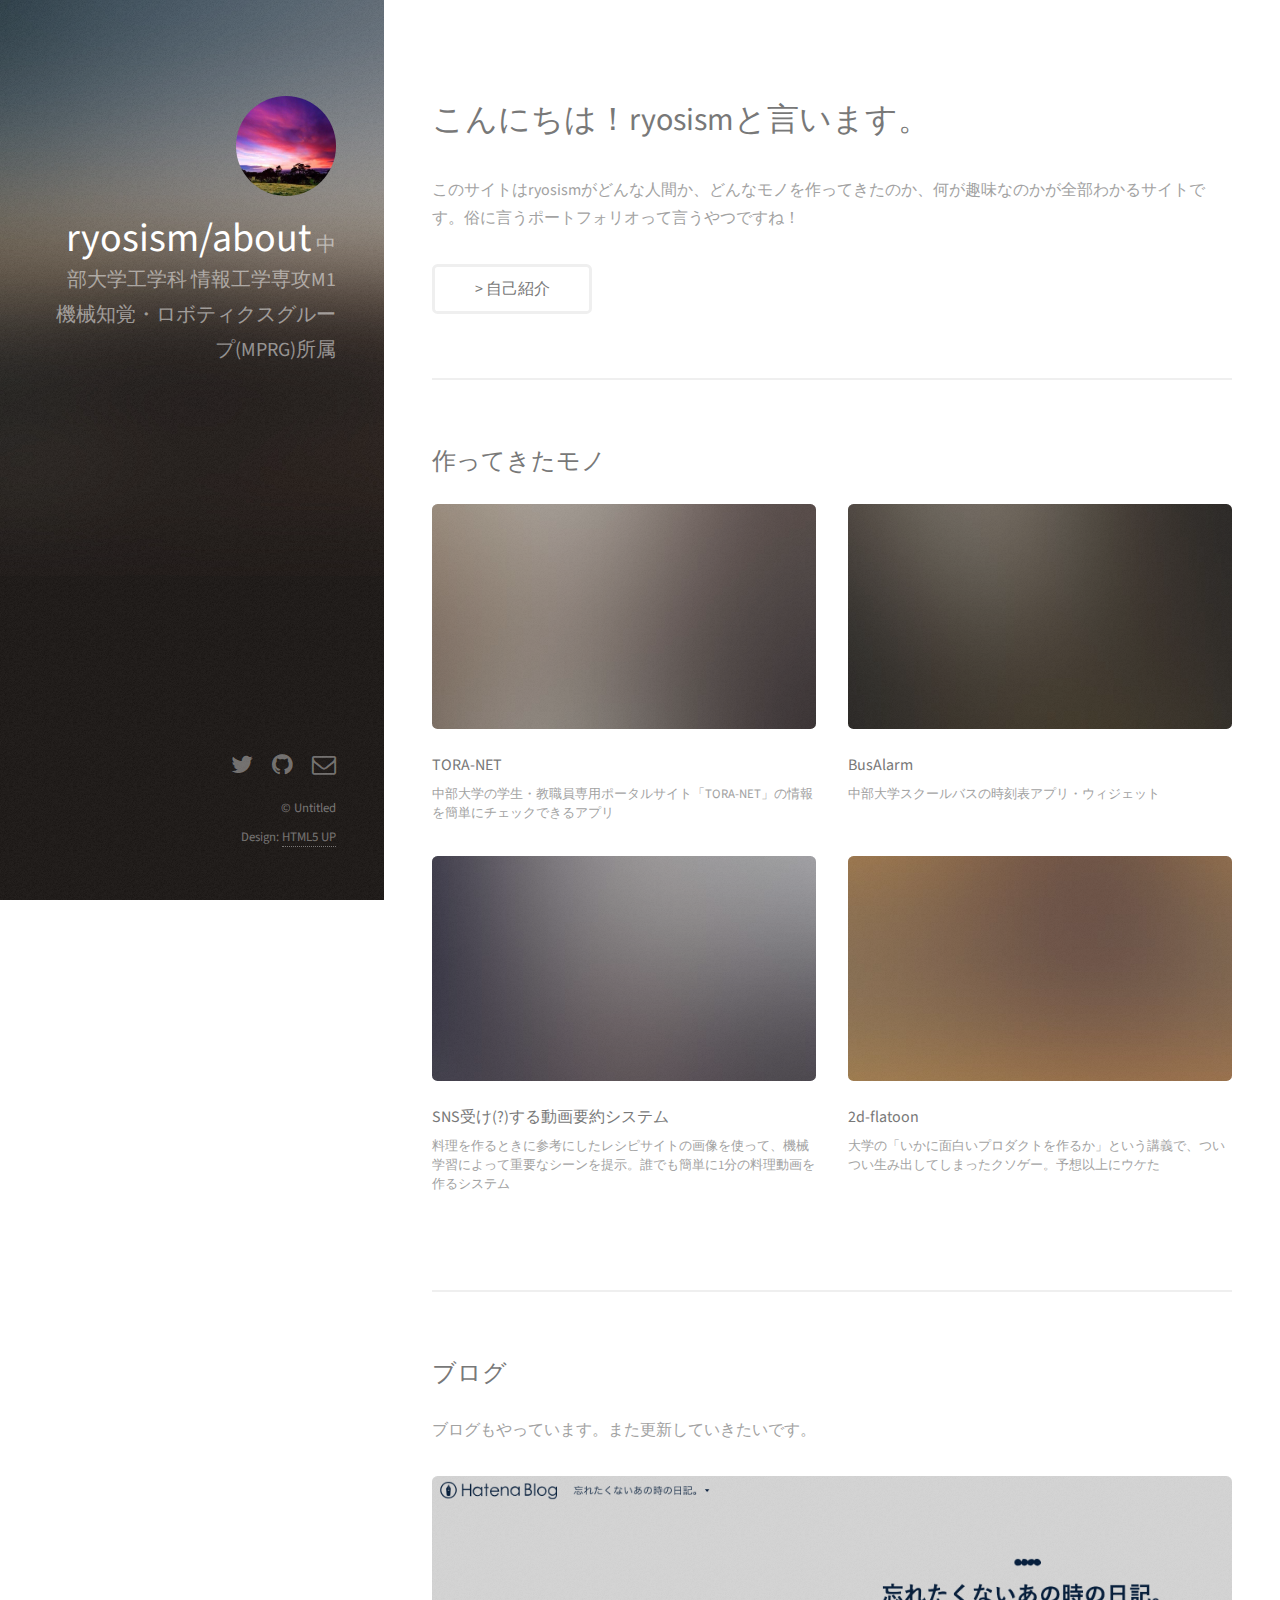
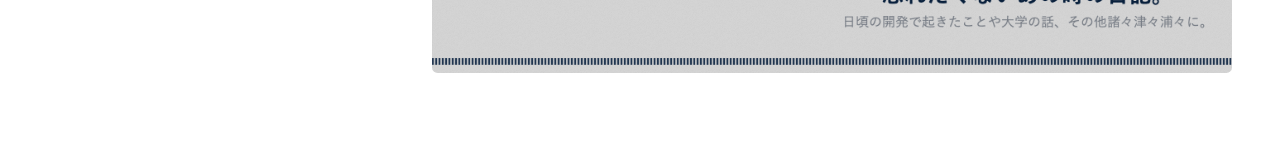
==== docs/index.html @ ad3fc932 "typo" ====
<!DOCTYPE HTML>
<!--
	Strata by HTML5 UP
	html5up.net | @ajlkn
	Free for personal and commercial use under the CCA 3.0 license (html5up.net/license)
-->
<html>
	<head>
		<title>Strata by HTML5 UP</title>
		<meta charset="utf-8" />
		<meta name="viewport" content="width=device-width, initial-scale=1, user-scalable=no" />
		<link rel="stylesheet" href="assets/css/main.css" />
	</head>
	<body class="is-preload">

		<!-- Header -->
			<header id="header">
				<div class="inner">
					<a href="https://twitter.com/ni_san2000" class="image avatar"><img src="images/ni_san2000.jpg" alt="" /></a>
					<h1>
						<strong style="font-size:200%;">ryosism/about</strong><br><br>
						中部大学工学科 情報工学専攻M1<br>
						機械知覚・ロボティクスグループ(MPRG)所属
					</h1>
				</div>
			</header>

		<!-- Main -->
			<div id="main">

				<!-- One -->
					<section id="one">
						<header class="major">
							<h2>
								こんにちは！ryosismと言います。
							</h2>
						</header>
						<p>このサイトはryosismがどんな人間か、どんなモノを作ってきたのか、何が趣味なのかが全部わかるサイトです。俗に言うポートフォリオって言うやつですね！</p>
						<ul class="actions">
							<li><a href="#" class="button"> > 自己紹介</a></li>
						</ul>
					</section>

				<!-- Two -->
					<section id="two">
						<h2>作ってきたモノ</h2>
						<div class="row">
							<article class="col-6 col-12-xsmall work-item">
								<a href="images/fulls/01.jpg" class="image fit thumb"><img src="images/thumbs/01.jpg" alt="" /></a>
								<h3>TORA-NET</h3>
								<p>中部大学の学生・教職員専用ポータルサイト「TORA-NET」の情報を簡単にチェックできるアプリ</p>
							</article>
							<article class="col-6 col-12-xsmall work-item">
								<a href="images/fulls/02.jpg" class="image fit thumb"><img src="images/thumbs/02.jpg" alt="" /></a>
								<h3>BusAlarm</h3>
								<p>中部大学スクールバスの時刻表アプリ・ウィジェット</p>
							</article>
							<article class="col-6 col-12-xsmall work-item">
								<a href="images/fulls/03.jpg" class="image fit thumb"><img src="images/thumbs/03.jpg" alt="" /></a>
								<h3>SNS受け(?)する動画要約システム</h3>
								<p>料理を作るときに参考にしたレシピサイトの画像を使って、機械学習によって重要なシーンを提示。誰でも簡単に1分の料理動画を作るシステム</p>
							</article>
							<article class="col-6 col-12-xsmall work-item">
								<a href="images/fulls/04.jpg" class="image fit thumb"><img src="images/thumbs/04.jpg" alt="" /></a>
								<h3>2d-flatoon</h3>
								<p>大学の「いかに面白いプロダクトを作るか」という講義で、ついつい生み出してしまったクソゲー。予想以上にウケた</p>
							</article>
						</div>
					</section>

					<section id="three">
						<h2>ブログ</h2>
						<p>ブログもやっています。また更新していきたいです。</p>

						<a href="http://niiisan2000.hatenablog.com/">
						<div class="col-12"><span class="image fit thumb"><img src="images/blogs.png" alt="" /></span></div></a>

					</section>

				<!-- Three -->
					<!-- <section id="four">
						<h2>Get In Touch</h2>
						<p>Accumsan pellentesque commodo blandit enim arcu non at amet id arcu magna. Accumsan orci faucibus id eu lorem semper nunc nisi lorem vulputate lorem neque lorem ipsum dolor.</p>
						<div class="row">
							<div class="col-8 col-12-small">
								<form method="post" action="#">
									<div class="row gtr-uniform gtr-50">
										<div class="col-6 col-12-xsmall"><input type="text" name="name" id="name" placeholder="Name" /></div>
										<div class="col-6 col-12-xsmall"><input type="email" name="email" id="email" placeholder="Email" /></div>
										<div class="col-12"><textarea name="message" id="message" placeholder="Message" rows="4"></textarea></div>
									</div>
								</form>
								<ul class="actions">
									<li><input type="submit" value="Send Message" /></li>
								</ul>
							</div>
						</div>
					</section> -->

				<!-- Four -->
				<!--
					<section id="four">
						<h2>Elements</h2>

						<section>
							<h4>Text</h4>
							<p>This is <b>bold</b> and this is <strong>strong</strong>. This is <i>italic</i> and this is <em>emphasized</em>.
							This is <sup>superscript</sup> text and this is <sub>subscript</sub> text.
							This is <u>underlined</u> and this is code: <code>for (;;) { ... }</code>. Finally, <a href="#">this is a link</a>.</p>
							<hr />
							<header>
								<h4>Heading with a Subtitle</h4>
								<p>Lorem ipsum dolor sit amet nullam id egestas urna aliquam</p>
							</header>
							<p>Nunc lacinia ante nunc ac lobortis. Interdum adipiscing gravida odio porttitor sem non mi integer non faucibus ornare mi ut ante amet placerat aliquet. Volutpat eu sed ante lacinia sapien lorem accumsan varius montes viverra nibh in adipiscing blandit tempus accumsan.</p>
							<header>
								<h5>Heading with a Subtitle</h5>
								<p>Lorem ipsum dolor sit amet nullam id egestas urna aliquam</p>
							</header>
							<p>Nunc lacinia ante nunc ac lobortis. Interdum adipiscing gravida odio porttitor sem non mi integer non faucibus ornare mi ut ante amet placerat aliquet. Volutpat eu sed ante lacinia sapien lorem accumsan varius montes viverra nibh in adipiscing blandit tempus accumsan.</p>
							<hr />
							<h2>Heading Level 2</h2>
							<h3>Heading Level 3</h3>
							<h4>Heading Level 4</h4>
							<h5>Heading Level 5</h5>
							<h6>Heading Level 6</h6>
							<hr />
							<h5>Blockquote</h5>
							<blockquote>Fringilla nisl. Donec accumsan interdum nisi, quis tincidunt felis sagittis eget tempus euismod. Vestibulum ante ipsum primis in faucibus vestibulum. Blandit adipiscing eu felis iaculis volutpat ac adipiscing accumsan faucibus. Vestibulum ante ipsum primis in faucibus lorem ipsum dolor sit amet nullam adipiscing eu felis.</blockquote>
							<h5>Preformatted</h5>
							<pre><code>i = 0;

while (!deck.isInOrder()) {
print 'Iteration ' + i;
deck.shuffle();
i++;
}

print 'It took ' + i + ' iterations to sort the deck.';</code></pre>
						</section>

						<section>
							<h4>Lists</h4>
							<div class="row">
								<div class="col-6 col-12-xsmall">
									<h5>Unordered</h5>
									<ul>
										<li>Dolor pulvinar etiam magna etiam.</li>
										<li>Sagittis adipiscing lorem eleifend.</li>
										<li>Felis enim feugiat dolore viverra.</li>
									</ul>
									<h5>Alternate</h5>
									<ul class="alt">
										<li>Dolor pulvinar etiam magna etiam.</li>
										<li>Sagittis adipiscing lorem eleifend.</li>
										<li>Felis enim feugiat dolore viverra.</li>
									</ul>
								</div>
								<div class="col-6 col-12-xsmall">
									<h5>Ordered</h5>
									<ol>
										<li>Dolor pulvinar etiam magna etiam.</li>
										<li>Etiam vel felis at lorem sed viverra.</li>
										<li>Felis enim feugiat dolore viverra.</li>
										<li>Dolor pulvinar etiam magna etiam.</li>
										<li>Etiam vel felis at lorem sed viverra.</li>
										<li>Felis enim feugiat dolore viverra.</li>
									</ol>
									<h5>Icons</h5>
									<ul class="icons">
										<li><a href="#" class="icon fa-twitter"><span class="label">Twitter</span></a></li>
										<li><a href="#" class="icon fa-facebook"><span class="label">Facebook</span></a></li>
										<li><a href="#" class="icon fa-instagram"><span class="label">Instagram</span></a></li>
										<li><a href="#" class="icon fa-github"><span class="label">Github</span></a></li>
										<li><a href="#" class="icon fa-dribbble"><span class="label">Dribbble</span></a></li>
										<li><a href="#" class="icon fa-tumblr"><span class="label">Tumblr</span></a></li>
									</ul>
								</div>
							</div>
							<h5>Actions</h5>
							<ul class="actions">
								<li><a href="#" class="button primary">Default</a></li>
								<li><a href="#" class="button">Default</a></li>
							</ul>
							<ul class="actions small">
								<li><a href="#" class="button primary small">Small</a></li>
								<li><a href="#" class="button small">Small</a></li>
							</ul>
							<div class="row">
								<div class="col-6 col-12-small">
									<ul class="actions stacked">
										<li><a href="#" class="button primary">Default</a></li>
										<li><a href="#" class="button">Default</a></li>
									</ul>
								</div>
								<div class="col-6 col-12-small">
									<ul class="actions stacked">
										<li><a href="#" class="button primary small">Small</a></li>
										<li><a href="#" class="button small">Small</a></li>
									</ul>
								</div>
								<div class="col-6 col-12-small">
									<ul class="actions stacked">
										<li><a href="#" class="button primary fit">Default</a></li>
										<li><a href="#" class="button fit">Default</a></li>
									</ul>
								</div>
								<div class="col-6 col-12-small">
									<ul class="actions stacked">
										<li><a href="#" class="button primary small fit">Small</a></li>
										<li><a href="#" class="button small fit">Small</a></li>
									</ul>
								</div>
							</div>
						</section>

						<section>
							<h4>Table</h4>
							<h5>Default</h5>
							<div class="table-wrapper">
								<table>
									<thead>
										<tr>
											<th>Name</th>
											<th>Description</th>
											<th>Price</th>
										</tr>
									</thead>
									<tbody>
										<tr>
											<td>Item One</td>
											<td>Ante turpis integer aliquet porttitor.</td>
											<td>29.99</td>
										</tr>
										<tr>
											<td>Item Two</td>
											<td>Vis ac commodo adipiscing arcu aliquet.</td>
											<td>19.99</td>
										</tr>
										<tr>
											<td>Item Three</td>
											<td> Morbi faucibus arcu accumsan lorem.</td>
											<td>29.99</td>
										</tr>
										<tr>
											<td>Item Four</td>
											<td>Vitae integer tempus condimentum.</td>
											<td>19.99</td>
										</tr>
										<tr>
											<td>Item Five</td>
											<td>Ante turpis integer aliquet porttitor.</td>
											<td>29.99</td>
										</tr>
									</tbody>
									<tfoot>
										<tr>
											<td colspan="2"></td>
											<td>100.00</td>
										</tr>
									</tfoot>
								</table>
							</div>

							<h5>Alternate</h5>
							<div class="table-wrapper">
								<table class="alt">
									<thead>
										<tr>
											<th>Name</th>
											<th>Description</th>
											<th>Price</th>
										</tr>
									</thead>
									<tbody>
										<tr>
											<td>Item One</td>
											<td>Ante turpis integer aliquet porttitor.</td>
											<td>29.99</td>
										</tr>
										<tr>
											<td>Item Two</td>
											<td>Vis ac commodo adipiscing arcu aliquet.</td>
											<td>19.99</td>
										</tr>
										<tr>
											<td>Item Three</td>
											<td> Morbi faucibus arcu accumsan lorem.</td>
											<td>29.99</td>
										</tr>
										<tr>
											<td>Item Four</td>
											<td>Vitae integer tempus condimentum.</td>
											<td>19.99</td>
										</tr>
										<tr>
											<td>Item Five</td>
											<td>Ante turpis integer aliquet porttitor.</td>
											<td>29.99</td>
										</tr>
									</tbody>
									<tfoot>
										<tr>
											<td colspan="2"></td>
											<td>100.00</td>
										</tr>
									</tfoot>
								</table>
							</div>
						</section>

						<section>
							<h4>Buttons</h4>
							<ul class="actions">
								<li><a href="#" class="button primary">Primary</a></li>
								<li><a href="#" class="button">Default</a></li>
							</ul>
							<ul class="actions">
								<li><a href="#" class="button large">Large</a></li>
								<li><a href="#" class="button">Default</a></li>
								<li><a href="#" class="button small">Small</a></li>
							</ul>
							<ul class="actions fit">
								<li><a href="#" class="button primary fit">Fit</a></li>
								<li><a href="#" class="button fit">Fit</a></li>
							</ul>
							<ul class="actions fit small">
								<li><a href="#" class="button primary fit small">Fit + Small</a></li>
								<li><a href="#" class="button fit small">Fit + Small</a></li>
							</ul>
							<ul class="actions">
								<li><a href="#" class="button primary icon fa-download">Icon</a></li>
								<li><a href="#" class="button icon fa-download">Icon</a></li>
							</ul>
							<ul class="actions">
								<li><span class="button primary disabled">Primary</span></li>
								<li><span class="button disabled">Default</span></li>
							</ul>
						</section>

						<section>
							<h4>Form</h4>
							<form method="post" action="#">
								<div class="row gtr-uniform gtr-50">
									<div class="col-6 col-12-xsmall">
										<input type="text" name="demo-name" id="demo-name" value="" placeholder="Name" />
									</div>
									<div class="col-6 col-12-xsmall">
										<input type="email" name="demo-email" id="demo-email" value="" placeholder="Email" />
									</div>
									<div class="col-12">
										<select name="demo-category" id="demo-category">
											<option value="">- Category -</option>
											<option value="1">Manufacturing</option>
											<option value="1">Shipping</option>
											<option value="1">Administration</option>
											<option value="1">Human Resources</option>
										</select>
									</div>
									<div class="col-4 col-12-small">
										<input type="radio" id="demo-priority-low" name="demo-priority" checked>
										<label for="demo-priority-low">Low Priority</label>
									</div>
									<div class="col-4 col-12-small">
										<input type="radio" id="demo-priority-normal" name="demo-priority">
										<label for="demo-priority-normal">Normal Priority</label>
									</div>
									<div class="col-4 col-12-small">
										<input type="radio" id="demo-priority-high" name="demo-priority">
										<label for="demo-priority-high">High Priority</label>
									</div>
									<div class="col-6 col-12-small">
										<input type="checkbox" id="demo-copy" name="demo-copy">
										<label for="demo-copy">Email me a copy of this message</label>
									</div>
									<div class="col-6 col-12-small">
										<input type="checkbox" id="demo-human" name="demo-human" checked>
										<label for="demo-human">I am a human and not a robot</label>
									</div>
									<div class="col-12">
										<textarea name="demo-message" id="demo-message" placeholder="Enter your message" rows="6"></textarea>
									</div>
									<div class="col-12">
										<ul class="actions">
											<li><input type="submit" value="Send Message" class="primary" /></li>
											<li><input type="reset" value="Reset" /></li>
										</ul>
									</div>
								</div>
							</form>
						</section>

						<section>
							<h4>Image</h4>
							<h5>Fit</h5>
							<div class="box alt">
								<div class="row gtr-50 gtr-uniform">
									<div class="col-12"><span class="image fit"><img src="images/fulls/05.jpg" alt="" /></span></div>
									<div class="col-4"><span class="image fit"><img src="images/thumbs/01.jpg" alt="" /></span></div>
									<div class="col-4"><span class="image fit"><img src="images/thumbs/02.jpg" alt="" /></span></div>
									<div class="col-4"><span class="image fit"><img src="images/thumbs/03.jpg" alt="" /></span></div>
									<div class="col-4"><span class="image fit"><img src="images/thumbs/04.jpg" alt="" /></span></div>
									<div class="col-4"><span class="image fit"><img src="images/thumbs/05.jpg" alt="" /></span></div>
									<div class="col-4"><span class="image fit"><img src="images/thumbs/06.jpg" alt="" /></span></div>
									<div class="col-4"><span class="image fit"><img src="images/thumbs/03.jpg" alt="" /></span></div>
									<div class="col-4"><span class="image fit"><img src="images/thumbs/02.jpg" alt="" /></span></div>
									<div class="col-4"><span class="image fit"><img src="images/thumbs/01.jpg" alt="" /></span></div>
								</div>
							</div>
							<h5>Left &amp; Right</h5>
							<p><span class="image left"><img src="images/avatar.jpg" alt="" /></span>Fringilla nisl. Donec accumsan interdum nisi, quis tincidunt felis sagittis eget. tempus euismod. Vestibulum ante ipsum primis in faucibus vestibulum. Blandit adipiscing eu felis iaculis volutpat ac adipiscing accumsan eu faucibus. Integer ac pellentesque praesent tincidunt felis sagittis eget. tempus euismod. Vestibulum ante ipsum primis in faucibus vestibulum. Blandit adipiscing eu felis iaculis volutpat ac adipiscing accumsan eu faucibus. Integer ac pellentesque praesent. Donec accumsan interdum nisi, quis tincidunt felis sagittis eget. tempus euismod. Vestibulum ante ipsum primis in faucibus vestibulum. Blandit adipiscing eu felis iaculis volutpat ac adipiscing accumsan eu faucibus. Integer ac pellentesque praesent tincidunt felis sagittis eget. tempus euismod. Vestibulum ante ipsum primis in faucibus vestibulum. Blandit adipiscing eu felis iaculis volutpat ac adipiscing accumsan eu faucibus. Integer ac pellentesque praesent.</p>
							<p><span class="image right"><img src="images/avatar.jpg" alt="" /></span>Fringilla nisl. Donec accumsan interdum nisi, quis tincidunt felis sagittis eget. tempus euismod. Vestibulum ante ipsum primis in faucibus vestibulum. Blandit adipiscing eu felis iaculis volutpat ac adipiscing accumsan eu faucibus. Integer ac pellentesque praesent tincidunt felis sagittis eget. tempus euismod. Vestibulum ante ipsum primis in faucibus vestibulum. Blandit adipiscing eu felis iaculis volutpat ac adipiscing accumsan eu faucibus. Integer ac pellentesque praesent. Donec accumsan interdum nisi, quis tincidunt felis sagittis eget. tempus euismod. Vestibulum ante ipsum primis in faucibus vestibulum. Blandit adipiscing eu felis iaculis volutpat ac adipiscing accumsan eu faucibus. Integer ac pellentesque praesent tincidunt felis sagittis eget. tempus euismod. Vestibulum ante ipsum primis in faucibus vestibulum. Blandit adipiscing eu felis iaculis volutpat ac adipiscing accumsan eu faucibus. Integer ac pellentesque praesent.</p>
						</section>

					</section>
				-->

			</div>

		<!-- Footer -->
			<footer id="footer">
				<div class="inner">
					<ul class="icons">
						<li><a href="https://twitter.com/ni_san2000" class="icon fa-twitter"><span class="label">Twitter</span></a></li>
						<li><a href="https://github.com/ryosism" class="icon fa-github"><span class="label">Github</span></a></li>
						<li><a href="mailto:ryos@mprg.cs.chubu.ac.jp" class="icon fa-envelope-o"><span class="label">Email</span></a></li>
					</ul>
					<ul class="copyright">
						<li>&copy; Untitled</li><li>Design: <a href="http://html5up.net">HTML5 UP</a></li>
					</ul>
				</div>
			</footer>

		<!-- Scripts -->
			<script src="assets/js/jquery.min.js"></script>
			<script src="assets/js/jquery.poptrox.min.js"></script>
			<script src="assets/js/browser.min.js"></script>
			<script src="assets/js/breakpoints.min.js"></script>
			<script src="assets/js/util.js"></script>
			<script src="assets/js/main.js"></script>

	</body>
</html>
---- docs/assets/css/main.css ----
@import url("font-awesome.min.css");
@import url("https://fonts.googleapis.com/css?family=Source+Sans+Pro:400,400italic");

/*
	Strata by HTML5 UP
	html5up.net | @ajlkn
	Free for personal and commercial use under the CCA 3.0 license (html5up.net/license)
*/

html, body, div, span, applet, object,
iframe, h1, h2, h3, h4, h5, h6, p, blockquote,
pre, a, abbr, acronym, address, big, cite,
code, del, dfn, em, img, ins, kbd, q, s, samp,
small, strike, strong, sub, sup, tt, var, b,
u, i, center, dl, dt, dd, ol, ul, li, fieldset,
form, label, legend, table, caption, tbody,
tfoot, thead, tr, th, td, article, aside,
canvas, details, embed, figure, figcaption,
footer, header, hgroup, menu, nav, output, ruby,
section, summary, time, mark, audio, video {
	margin: 0;
	padding: 0;
	border: 0;
	font-size: 100%;
	font: inherit;
	vertical-align: baseline;}

article, aside, details, figcaption, figure,
footer, header, hgroup, menu, nav, section {
	display: block;}

body {
	line-height: 1;
}

ol, ul {
	list-style: none;
}

blockquote, q {
	quotes: none;
}

	blockquote:before, blockquote:after, q:before, q:after {
		content: '';
		content: none;
	}

table {
	border-collapse: collapse;
	border-spacing: 0;
}

body {
	-webkit-text-size-adjust: none;
}

mark {
	background-color: transparent;
	color: inherit;
}

input::-moz-focus-inner {
	border: 0;
	padding: 0;
}

input, select, textarea {
	-moz-appearance: none;
	-webkit-appearance: none;
	-ms-appearance: none;
	appearance: none;
}

/* Basic */

	html {
		box-sizing: border-box;
	}

	*, *:before, *:after {
		box-sizing: inherit;
	}

	body {
		background: #fff;
	}

		body.is-preload *, body.is-preload *:before, body.is-preload *:after {
			-moz-animation: none !important;
			-webkit-animation: none !important;
			-ms-animation: none !important;
			animation: none !important;
			-moz-transition: none !important;
			-webkit-transition: none !important;
			-ms-transition: none !important;
			transition: none !important;
		}

	body, input, select, textarea {
		color: #a2a2a2;
		font-family: "Source Sans Pro", Helvetica, sans-serif;
		font-size: 16pt;
		font-weight: 400;
		line-height: 1.75em;
	}

	a {
		-moz-transition: color 0.2s ease-in-out, border-color 0.2s ease-in-out;
		-webkit-transition: color 0.2s ease-in-out, border-color 0.2s ease-in-out;
		-ms-transition: color 0.2s ease-in-out, border-color 0.2s ease-in-out;
		transition: color 0.2s ease-in-out, border-color 0.2s ease-in-out;
		border-bottom: dotted 1px;
		color: #49bf9d;
		text-decoration: none;
	}

		a:hover {
			border-bottom-color: transparent;
			color: #49bf9d !important;
			text-decoration: none;
		}

	strong, b {
		color: #787878;
		font-weight: 400;
	}

	em, i {
		font-style: italic;
	}

	p {
		margin: 0 0 2em 0;
	}

	h1, h2, h3, h4, h5, h6 {
		color: #787878;
		font-weight: 400;
		line-height: 1em;
		margin: 0 0 1em 0;
	}

		h1 a, h2 a, h3 a, h4 a, h5 a, h6 a {
			color: inherit;
			text-decoration: none;
		}

	h1 {
		font-size: 2em;
		line-height: 1.5em;
	}

	h2 {
		font-size: 1.5em;
		line-height: 1.5em;
	}

	h3 {
		font-size: 1.25em;
		line-height: 1.5em;
	}

	h4 {
		font-size: 1.1em;
		line-height: 1.5em;
	}

	h5 {
		font-size: 0.9em;
		line-height: 1.5em;
	}

	h6 {
		font-size: 0.7em;
		line-height: 1.5em;
	}

	sub {
		font-size: 0.8em;
		position: relative;
		top: 0.5em;
	}

	sup {
		font-size: 0.8em;
		position: relative;
		top: -0.5em;
	}

	hr {
		border: 0;
		border-bottom: solid 2px #efefef;
		margin: 2em 0;
	}

		hr.major {
			margin: 3em 0;
		}

	blockquote {
		border-left: solid 6px #efefef;
		font-style: italic;
		margin: 0 0 2em 0;
		padding: 0.5em 0 0.5em 1.5em;
	}

	code {
		background: #f7f7f7;
		border-radius: 0.35em;
		border: solid 2px #efefef;
		font-family: "Courier New", monospace;
		font-size: 0.9em;
		margin: 0 0.25em;
		padding: 0.25em 0.65em;
	}

	pre {
		-webkit-overflow-scrolling: touch;
		font-family: "Courier New", monospace;
		font-size: 0.9em;
		margin: 0 0 2em 0;
	}

		pre code {
			display: block;
			line-height: 1.75em;
			padding: 1em 1.5em;
			overflow-x: auto;
		}

	.align-left {
		text-align: left;
	}

	.align-center {
		text-align: center;
	}

	.align-right {
		text-align: right;
	}

/* Container */

	.container {
		margin: 0 auto;
		max-width: calc(100% - 4em);
		width: 100%;
	}

		.container.xsmall {
			width: 25%;
		}

		.container.small {
			width: 50%;
		}

		.container.medium {
			width: 75%;
		}

		.container.large {
			width: 125%;
		}

		.container.xlarge {
			width: 150%;
		}

		.container.max {
			width: 100%;
		}

		@media screen and (max-width: 980px) {

			.container {
				width: 100% !important;
				max-width: 100% !important;
			}

		}

		@media screen and (max-width: 480px) {

			.container {
				max-width: calc(100% - 3em);
			}

		}

/* Row */

	.row {
		display: flex;
		flex-wrap: wrap;
		box-sizing: border-box;
		align-items: stretch;
	}

		.row > * {
			box-sizing: border-box;
		}

		.row.gtr-uniform > * > :last-child {
			margin-bottom: 0;
		}

		.row.aln-left {
			justify-content: flex-start;
		}

		.row.aln-center {
			justify-content: center;
		}

		.row.aln-right {
			justify-content: flex-end;
		}

		.row.aln-top {
			align-items: flex-start;
		}

		.row.aln-middle {
			align-items: center;
		}

		.row.aln-bottom {
			align-items: flex-end;
		}

		.row > .imp {
			order: -1;
		}

		.row > .col-1 {
			width: 8.3333333333%;
		}

		.row > .off-1 {
			margin-left: 8.3333333333%;
		}

		.row > .col-2 {
			width: 16.6666666667%;
		}

		.row > .off-2 {
			margin-left: 16.6666666667%;
		}

		.row > .col-3 {
			width: 25%;
		}

		.row > .off-3 {
			margin-left: 25%;
		}

		.row > .col-4 {
			width: 33.3333333333%;
		}

		.row > .off-4 {
			margin-left: 33.3333333333%;
		}

		.row > .col-5 {
			width: 41.6666666667%;
		}

		.row > .off-5 {
			margin-left: 41.6666666667%;
		}

		.row > .col-6 {
			width: 50%;
		}

		.row > .off-6 {
			margin-left: 50%;
		}

		.row > .col-7 {
			width: 58.3333333333%;
		}

		.row > .off-7 {
			margin-left: 58.3333333333%;
		}

		.row > .col-8 {
			width: 66.6666666667%;
		}

		.row > .off-8 {
			margin-left: 66.6666666667%;
		}

		.row > .col-9 {
			width: 75%;
		}

		.row > .off-9 {
			margin-left: 75%;
		}

		.row > .col-10 {
			width: 83.3333333333%;
		}

		.row > .off-10 {
			margin-left: 83.3333333333%;
		}

		.row > .col-11 {
			width: 91.6666666667%;
		}

		.row > .off-11 {
			margin-left: 91.6666666667%;
		}

		.row > .col-12 {
			width: 100%;
		}

		.row > .off-12 {
			margin-left: 100%;
		}

		.row.gtr-0 {
			margin-top: 0;
			margin-left: 0em;
		}

			.row.gtr-0 > * {
				padding: 0 0 0 0em;
			}

			.row.gtr-0.gtr-uniform {
				margin-top: 0em;
			}

				.row.gtr-0.gtr-uniform > * {
					padding-top: 0em;
				}

		.row.gtr-25 {
			margin-top: 0;
			margin-left: -0.625em;
		}

			.row.gtr-25 > * {
				padding: 0 0 0 0.625em;
			}

			.row.gtr-25.gtr-uniform {
				margin-top: -0.625em;
			}

				.row.gtr-25.gtr-uniform > * {
					padding-top: 0.625em;
				}

		.row.gtr-50 {
			margin-top: 0;
			margin-left: -1.25em;
		}

			.row.gtr-50 > * {
				padding: 0 0 0 1.25em;
			}

			.row.gtr-50.gtr-uniform {
				margin-top: -1.25em;
			}

				.row.gtr-50.gtr-uniform > * {
					padding-top: 1.25em;
				}

		.row {
			margin-top: 0;
			margin-left: -2.5em;
		}

			.row > * {
				padding: 0 0 0 2.5em;
			}

			.row.gtr-uniform {
				margin-top: -2.5em;
			}

				.row.gtr-uniform > * {
					padding-top: 2.5em;
				}

		.row.gtr-150 {
			margin-top: 0;
			margin-left: -3.75em;
		}

			.row.gtr-150 > * {
				padding: 0 0 0 3.75em;
			}

			.row.gtr-150.gtr-uniform {
				margin-top: -3.75em;
			}

				.row.gtr-150.gtr-uniform > * {
					padding-top: 3.75em;
				}

		.row.gtr-200 {
			margin-top: 0;
			margin-left: -5em;
		}

			.row.gtr-200 > * {
				padding: 0 0 0 5em;
			}

			.row.gtr-200.gtr-uniform {
				margin-top: -5em;
			}

				.row.gtr-200.gtr-uniform > * {
					padding-top: 5em;
				}

		@media screen and (max-width: 1800px) {

			.row {
				display: flex;
				flex-wrap: wrap;
				box-sizing: border-box;
				align-items: stretch;
			}

				.row > * {
					box-sizing: border-box;
				}

				.row.gtr-uniform > * > :last-child {
					margin-bottom: 0;
				}

				.row.aln-left {
					justify-content: flex-start;
				}

				.row.aln-center {
					justify-content: center;
				}

				.row.aln-right {
					justify-content: flex-end;
				}

				.row.aln-top {
					align-items: flex-start;
				}

				.row.aln-middle {
					align-items: center;
				}

				.row.aln-bottom {
					align-items: flex-end;
				}

				.row > .imp-xlarge {
					order: -1;
				}

				.row > .col-1-xlarge {
					width: 8.3333333333%;
				}

				.row > .off-1-xlarge {
					margin-left: 8.3333333333%;
				}

				.row > .col-2-xlarge {
					width: 16.6666666667%;
				}

				.row > .off-2-xlarge {
					margin-left: 16.6666666667%;
				}

				.row > .col-3-xlarge {
					width: 25%;
				}

				.row > .off-3-xlarge {
					margin-left: 25%;
				}

				.row > .col-4-xlarge {
					width: 33.3333333333%;
				}

				.row > .off-4-xlarge {
					margin-left: 33.3333333333%;
				}

				.row > .col-5-xlarge {
					width: 41.6666666667%;
				}

				.row > .off-5-xlarge {
					margin-left: 41.6666666667%;
				}

				.row > .col-6-xlarge {
					width: 50%;
				}

				.row > .off-6-xlarge {
					margin-left: 50%;
				}

				.row > .col-7-xlarge {
					width: 58.3333333333%;
				}

				.row > .off-7-xlarge {
					margin-left: 58.3333333333%;
				}

				.row > .col-8-xlarge {
					width: 66.6666666667%;
				}

				.row > .off-8-xlarge {
					margin-left: 66.6666666667%;
				}

				.row > .col-9-xlarge {
					width: 75%;
				}

				.row > .off-9-xlarge {
					margin-left: 75%;
				}

				.row > .col-10-xlarge {
					width: 83.3333333333%;
				}

				.row > .off-10-xlarge {
					margin-left: 83.3333333333%;
				}

				.row > .col-11-xlarge {
					width: 91.6666666667%;
				}

				.row > .off-11-xlarge {
					margin-left: 91.6666666667%;
				}

				.row > .col-12-xlarge {
					width: 100%;
				}

				.row > .off-12-xlarge {
					margin-left: 100%;
				}

				.row.gtr-0 {
					margin-top: 0;
					margin-left: 0em;
				}

					.row.gtr-0 > * {
						padding: 0 0 0 0em;
					}

					.row.gtr-0.gtr-uniform {
						margin-top: 0em;
					}

						.row.gtr-0.gtr-uniform > * {
							padding-top: 0em;
						}

				.row.gtr-25 {
					margin-top: 0;
					margin-left: -0.625em;
				}

					.row.gtr-25 > * {
						padding: 0 0 0 0.625em;
					}

					.row.gtr-25.gtr-uniform {
						margin-top: -0.625em;
					}

						.row.gtr-25.gtr-uniform > * {
							padding-top: 0.625em;
						}

				.row.gtr-50 {
					margin-top: 0;
					margin-left: -1.25em;
				}

					.row.gtr-50 > * {
						padding: 0 0 0 1.25em;
					}

					.row.gtr-50.gtr-uniform {
						margin-top: -1.25em;
					}

						.row.gtr-50.gtr-uniform > * {
							padding-top: 1.25em;
						}

				.row {
					margin-top: 0;
					margin-left: -2.5em;
				}

					.row > * {
						padding: 0 0 0 2.5em;
					}

					.row.gtr-uniform {
						margin-top: -2.5em;
					}

						.row.gtr-uniform > * {
							padding-top: 2.5em;
						}

				.row.gtr-150 {
					margin-top: 0;
					margin-left: -3.75em;
				}

					.row.gtr-150 > * {
						padding: 0 0 0 3.75em;
					}

					.row.gtr-150.gtr-uniform {
						margin-top: -3.75em;
					}

						.row.gtr-150.gtr-uniform > * {
							padding-top: 3.75em;
						}

				.row.gtr-200 {
					margin-top: 0;
					margin-left: -5em;
				}

					.row.gtr-200 > * {
						padding: 0 0 0 5em;
					}

					.row.gtr-200.gtr-uniform {
						margin-top: -5em;
					}

						.row.gtr-200.gtr-uniform > * {
							padding-top: 5em;
						}

		}

		@media screen and (max-width: 1280px) {

			.row {
				display: flex;
				flex-wrap: wrap;
				box-sizing: border-box;
				align-items: stretch;
			}

				.row > * {
					box-sizing: border-box;
				}

				.row.gtr-uniform > * > :last-child {
					margin-bottom: 0;
				}

				.row.aln-left {
					justify-content: flex-start;
				}

				.row.aln-center {
					justify-content: center;
				}

				.row.aln-right {
					justify-content: flex-end;
				}

				.row.aln-top {
					align-items: flex-start;
				}

				.row.aln-middle {
					align-items: center;
				}

				.row.aln-bottom {
					align-items: flex-end;
				}

				.row > .imp-large {
					order: -1;
				}

				.row > .col-1-large {
					width: 8.3333333333%;
				}

				.row > .off-1-large {
					margin-left: 8.3333333333%;
				}

				.row > .col-2-large {
					width: 16.6666666667%;
				}

				.row > .off-2-large {
					margin-left: 16.6666666667%;
				}

				.row > .col-3-large {
					width: 25%;
				}

				.row > .off-3-large {
					margin-left: 25%;
				}

				.row > .col-4-large {
					width: 33.3333333333%;
				}

				.row > .off-4-large {
					margin-left: 33.3333333333%;
				}

				.row > .col-5-large {
					width: 41.6666666667%;
				}

				.row > .off-5-large {
					margin-left: 41.6666666667%;
				}

				.row > .col-6-large {
					width: 50%;
				}

				.row > .off-6-large {
					margin-left: 50%;
				}

				.row > .col-7-large {
					width: 58.3333333333%;
				}

				.row > .off-7-large {
					margin-left: 58.3333333333%;
				}

				.row > .col-8-large {
					width: 66.6666666667%;
				}

				.row > .off-8-large {
					margin-left: 66.6666666667%;
				}

				.row > .col-9-large {
					width: 75%;
				}

				.row > .off-9-large {
					margin-left: 75%;
				}

				.row > .col-10-large {
					width: 83.3333333333%;
				}

				.row > .off-10-large {
					margin-left: 83.3333333333%;
				}

				.row > .col-11-large {
					width: 91.6666666667%;
				}

				.row > .off-11-large {
					margin-left: 91.6666666667%;
				}

				.row > .col-12-large {
					width: 100%;
				}

				.row > .off-12-large {
					margin-left: 100%;
				}

				.row.gtr-0 {
					margin-top: 0;
					margin-left: 0em;
				}

					.row.gtr-0 > * {
						padding: 0 0 0 0em;
					}

					.row.gtr-0.gtr-uniform {
						margin-top: 0em;
					}

						.row.gtr-0.gtr-uniform > * {
							padding-top: 0em;
						}

				.row.gtr-25 {
					margin-top: 0;
					margin-left: -0.5em;
				}

					.row.gtr-25 > * {
						padding: 0 0 0 0.5em;
					}

					.row.gtr-25.gtr-uniform {
						margin-top: -0.5em;
					}

						.row.gtr-25.gtr-uniform > * {
							padding-top: 0.5em;
						}

				.row.gtr-50 {
					margin-top: 0;
					margin-left: -1em;
				}

					.row.gtr-50 > * {
						padding: 0 0 0 1em;
					}

					.row.gtr-50.gtr-uniform {
						margin-top: -1em;
					}

						.row.gtr-50.gtr-uniform > * {
							padding-top: 1em;
						}

				.row {
					margin-top: 0;
					margin-left: -2em;
				}

					.row > * {
						padding: 0 0 0 2em;
					}

					.row.gtr-uniform {
						margin-top: -2em;
					}

						.row.gtr-uniform > * {
							padding-top: 2em;
						}

				.row.gtr-150 {
					margin-top: 0;
					margin-left: -3em;
				}

					.row.gtr-150 > * {
						padding: 0 0 0 3em;
					}

					.row.gtr-150.gtr-uniform {
						margin-top: -3em;
					}

						.row.gtr-150.gtr-uniform > * {
							padding-top: 3em;
						}

				.row.gtr-200 {
					margin-top: 0;
					margin-left: -4em;
				}

					.row.gtr-200 > * {
						padding: 0 0 0 4em;
					}

					.row.gtr-200.gtr-uniform {
						margin-top: -4em;
					}

						.row.gtr-200.gtr-uniform > * {
							padding-top: 4em;
						}

		}

		@media screen and (max-width: 980px) {

			.row {
				display: flex;
				flex-wrap: wrap;
				box-sizing: border-box;
				align-items: stretch;
			}

				.row > * {
					box-sizing: border-box;
				}

				.row.gtr-uniform > * > :last-child {
					margin-bottom: 0;
				}

				.row.aln-left {
					justify-content: flex-start;
				}

				.row.aln-center {
					justify-content: center;
				}

				.row.aln-right {
					justify-content: flex-end;
				}

				.row.aln-top {
					align-items: flex-start;
				}

				.row.aln-middle {
					align-items: center;
				}

				.row.aln-bottom {
					align-items: flex-end;
				}

				.row > .imp-medium {
					order: -1;
				}

				.row > .col-1-medium {
					width: 8.3333333333%;
				}

				.row > .off-1-medium {
					margin-left: 8.3333333333%;
				}

				.row > .col-2-medium {
					width: 16.6666666667%;
				}

				.row > .off-2-medium {
					margin-left: 16.6666666667%;
				}

				.row > .col-3-medium {
					width: 25%;
				}

				.row > .off-3-medium {
					margin-left: 25%;
				}

				.row > .col-4-medium {
					width: 33.3333333333%;
				}

				.row > .off-4-medium {
					margin-left: 33.3333333333%;
				}

				.row > .col-5-medium {
					width: 41.6666666667%;
				}

				.row > .off-5-medium {
					margin-left: 41.6666666667%;
				}

				.row > .col-6-medium {
					width: 50%;
				}

				.row > .off-6-medium {
					margin-left: 50%;
				}

				.row > .col-7-medium {
					width: 58.3333333333%;
				}

				.row > .off-7-medium {
					margin-left: 58.3333333333%;
				}

				.row > .col-8-medium {
					width: 66.6666666667%;
				}

				.row > .off-8-medium {
					margin-left: 66.6666666667%;
				}

				.row > .col-9-medium {
					width: 75%;
				}

				.row > .off-9-medium {
					margin-left: 75%;
				}

				.row > .col-10-medium {
					width: 83.3333333333%;
				}

				.row > .off-10-medium {
					margin-left: 83.3333333333%;
				}

				.row > .col-11-medium {
					width: 91.6666666667%;
				}

				.row > .off-11-medium {
					margin-left: 91.6666666667%;
				}

				.row > .col-12-medium {
					width: 100%;
				}

				.row > .off-12-medium {
					margin-left: 100%;
				}

				.row.gtr-0 {
					margin-top: 0;
					margin-left: 0em;
				}

					.row.gtr-0 > * {
						padding: 0 0 0 0em;
					}

					.row.gtr-0.gtr-uniform {
						margin-top: 0em;
					}

						.row.gtr-0.gtr-uniform > * {
							padding-top: 0em;
						}

				.row.gtr-25 {
					margin-top: 0;
					margin-left: -0.5em;
				}

					.row.gtr-25 > * {
						padding: 0 0 0 0.5em;
					}

					.row.gtr-25.gtr-uniform {
						margin-top: -0.5em;
					}

						.row.gtr-25.gtr-uniform > * {
							padding-top: 0.5em;
						}

				.row.gtr-50 {
					margin-top: 0;
					margin-left: -1em;
				}

					.row.gtr-50 > * {
						padding: 0 0 0 1em;
					}

					.row.gtr-50.gtr-uniform {
						margin-top: -1em;
					}

						.row.gtr-50.gtr-uniform > * {
							padding-top: 1em;
						}

				.row {
					margin-top: 0;
					margin-left: -2em;
				}

					.row > * {
						padding: 0 0 0 2em;
					}

					.row.gtr-uniform {
						margin-top: -2em;
					}

						.row.gtr-uniform > * {
							padding-top: 2em;
						}

				.row.gtr-150 {
					margin-top: 0;
					margin-left: -3em;
				}

					.row.gtr-150 > * {
						padding: 0 0 0 3em;
					}

					.row.gtr-150.gtr-uniform {
						margin-top: -3em;
					}

						.row.gtr-150.gtr-uniform > * {
							padding-top: 3em;
						}

				.row.gtr-200 {
					margin-top: 0;
					margin-left: -4em;
				}

					.row.gtr-200 > * {
						padding: 0 0 0 4em;
					}

					.row.gtr-200.gtr-uniform {
						margin-top: -4em;
					}

						.row.gtr-200.gtr-uniform > * {
							padding-top: 4em;
						}

		}

		@media screen and (max-width: 736px) {

			.row {
				display: flex;
				flex-wrap: wrap;
				box-sizing: border-box;
				align-items: stretch;
			}

				.row > * {
					box-sizing: border-box;
				}

				.row.gtr-uniform > * > :last-child {
					margin-bottom: 0;
				}

				.row.aln-left {
					justify-content: flex-start;
				}

				.row.aln-center {
					justify-content: center;
				}

				.row.aln-right {
					justify-content: flex-end;
				}

				.row.aln-top {
					align-items: flex-start;
				}

				.row.aln-middle {
					align-items: center;
				}

				.row.aln-bottom {
					align-items: flex-end;
				}

				.row > .imp-small {
					order: -1;
				}

				.row > .col-1-small {
					width: 8.3333333333%;
				}

				.row > .off-1-small {
					margin-left: 8.3333333333%;
				}

				.row > .col-2-small {
					width: 16.6666666667%;
				}

				.row > .off-2-small {
					margin-left: 16.6666666667%;
				}

				.row > .col-3-small {
					width: 25%;
				}

				.row > .off-3-small {
					margin-left: 25%;
				}

				.row > .col-4-small {
					width: 33.3333333333%;
				}

				.row > .off-4-small {
					margin-left: 33.3333333333%;
				}

				.row > .col-5-small {
					width: 41.6666666667%;
				}

				.row > .off-5-small {
					margin-left: 41.6666666667%;
				}

				.row > .col-6-small {
					width: 50%;
				}

				.row > .off-6-small {
					margin-left: 50%;
				}

				.row > .col-7-small {
					width: 58.3333333333%;
				}

				.row > .off-7-small {
					margin-left: 58.3333333333%;
				}

				.row > .col-8-small {
					width: 66.6666666667%;
				}

				.row > .off-8-small {
					margin-left: 66.6666666667%;
				}

				.row > .col-9-small {
					width: 75%;
				}

				.row > .off-9-small {
					margin-left: 75%;
				}

				.row > .col-10-small {
					width: 83.3333333333%;
				}

				.row > .off-10-small {
					margin-left: 83.3333333333%;
				}

				.row > .col-11-small {
					width: 91.6666666667%;
				}

				.row > .off-11-small {
					margin-left: 91.6666666667%;
				}

				.row > .col-12-small {
					width: 100%;
				}

				.row > .off-12-small {
					margin-left: 100%;
				}

				.row.gtr-0 {
					margin-top: 0;
					margin-left: 0em;
				}

					.row.gtr-0 > * {
						padding: 0 0 0 0em;
					}

					.row.gtr-0.gtr-uniform {
						margin-top: 0em;
					}

						.row.gtr-0.gtr-uniform > * {
							padding-top: 0em;
						}

				.row.gtr-25 {
					margin-top: 0;
					margin-left: -0.375em;
				}

					.row.gtr-25 > * {
						padding: 0 0 0 0.375em;
					}

					.row.gtr-25.gtr-uniform {
						margin-top: -0.375em;
					}

						.row.gtr-25.gtr-uniform > * {
							padding-top: 0.375em;
						}

				.row.gtr-50 {
					margin-top: 0;
					margin-left: -0.75em;
				}

					.row.gtr-50 > * {
						padding: 0 0 0 0.75em;
					}

					.row.gtr-50.gtr-uniform {
						margin-top: -0.75em;
					}

						.row.gtr-50.gtr-uniform > * {
							padding-top: 0.75em;
						}

				.row {
					margin-top: 0;
					margin-left: -1.5em;
				}

					.row > * {
						padding: 0 0 0 1.5em;
					}

					.row.gtr-uniform {
						margin-top: -1.5em;
					}

						.row.gtr-uniform > * {
							padding-top: 1.5em;
						}

				.row.gtr-150 {
					margin-top: 0;
					margin-left: -2.25em;
				}

					.row.gtr-150 > * {
						padding: 0 0 0 2.25em;
					}

					.row.gtr-150.gtr-uniform {
						margin-top: -2.25em;
					}

						.row.gtr-150.gtr-uniform > * {
							padding-top: 2.25em;
						}

				.row.gtr-200 {
					margin-top: 0;
					margin-left: -3em;
				}

					.row.gtr-200 > * {
						padding: 0 0 0 3em;
					}

					.row.gtr-200.gtr-uniform {
						margin-top: -3em;
					}

						.row.gtr-200.gtr-uniform > * {
							padding-top: 3em;
						}

		}

		@media screen and (max-width: 480px) {

			.row {
				display: flex;
				flex-wrap: wrap;
				box-sizing: border-box;
				align-items: stretch;
			}

				.row > * {
					box-sizing: border-box;
				}

				.row.gtr-uniform > * > :last-child {
					margin-bottom: 0;
				}

				.row.aln-left {
					justify-content: flex-start;
				}

				.row.aln-center {
					justify-content: center;
				}

				.row.aln-right {
					justify-content: flex-end;
				}

				.row.aln-top {
					align-items: flex-start;
				}

				.row.aln-middle {
					align-items: center;
				}

				.row.aln-bottom {
					align-items: flex-end;
				}

				.row > .imp-xsmall {
					order: -1;
				}

				.row > .col-1-xsmall {
					width: 8.3333333333%;
				}

				.row > .off-1-xsmall {
					margin-left: 8.3333333333%;
				}

				.row > .col-2-xsmall {
					width: 16.6666666667%;
				}

				.row > .off-2-xsmall {
					margin-left: 16.6666666667%;
				}

				.row > .col-3-xsmall {
					width: 25%;
				}

				.row > .off-3-xsmall {
					margin-left: 25%;
				}

				.row > .col-4-xsmall {
					width: 33.3333333333%;
				}

				.row > .off-4-xsmall {
					margin-left: 33.3333333333%;
				}

				.row > .col-5-xsmall {
					width: 41.6666666667%;
				}

				.row > .off-5-xsmall {
					margin-left: 41.6666666667%;
				}

				.row > .col-6-xsmall {
					width: 50%;
				}

				.row > .off-6-xsmall {
					margin-left: 50%;
				}

				.row > .col-7-xsmall {
					width: 58.3333333333%;
				}

				.row > .off-7-xsmall {
					margin-left: 58.3333333333%;
				}

				.row > .col-8-xsmall {
					width: 66.6666666667%;
				}

				.row > .off-8-xsmall {
					margin-left: 66.6666666667%;
				}

				.row > .col-9-xsmall {
					width: 75%;
				}

				.row > .off-9-xsmall {
					margin-left: 75%;
				}

				.row > .col-10-xsmall {
					width: 83.3333333333%;
				}

				.row > .off-10-xsmall {
					margin-left: 83.3333333333%;
				}

				.row > .col-11-xsmall {
					width: 91.6666666667%;
				}

				.row > .off-11-xsmall {
					margin-left: 91.6666666667%;
				}

				.row > .col-12-xsmall {
					width: 100%;
				}

				.row > .off-12-xsmall {
					margin-left: 100%;
				}

				.row.gtr-0 {
					margin-top: 0;
					margin-left: 0em;
				}

					.row.gtr-0 > * {
						padding: 0 0 0 0em;
					}

					.row.gtr-0.gtr-uniform {
						margin-top: 0em;
					}

						.row.gtr-0.gtr-uniform > * {
							padding-top: 0em;
						}

				.row.gtr-25 {
					margin-top: 0;
					margin-left: -0.375em;
				}

					.row.gtr-25 > * {
						padding: 0 0 0 0.375em;
					}

					.row.gtr-25.gtr-uniform {
						margin-top: -0.375em;
					}

						.row.gtr-25.gtr-uniform > * {
							padding-top: 0.375em;
						}

				.row.gtr-50 {
					margin-top: 0;
					margin-left: -0.75em;
				}

					.row.gtr-50 > * {
						padding: 0 0 0 0.75em;
					}

					.row.gtr-50.gtr-uniform {
						margin-top: -0.75em;
					}

						.row.gtr-50.gtr-uniform > * {
							padding-top: 0.75em;
						}

				.row {
					margin-top: 0;
					margin-left: -1.5em;
				}

					.row > * {
						padding: 0 0 0 1.5em;
					}

					.row.gtr-uniform {
						margin-top: -1.5em;
					}

						.row.gtr-uniform > * {
							padding-top: 1.5em;
						}

				.row.gtr-150 {
					margin-top: 0;
					margin-left: -2.25em;
				}

					.row.gtr-150 > * {
						padding: 0 0 0 2.25em;
					}

					.row.gtr-150.gtr-uniform {
						margin-top: -2.25em;
					}

						.row.gtr-150.gtr-uniform > * {
							padding-top: 2.25em;
						}

				.row.gtr-200 {
					margin-top: 0;
					margin-left: -3em;
				}

					.row.gtr-200 > * {
						padding: 0 0 0 3em;
					}

					.row.gtr-200.gtr-uniform {
						margin-top: -3em;
					}

						.row.gtr-200.gtr-uniform > * {
							padding-top: 3em;
						}

		}

/* Section/Article */

	section.special, article.special {
		text-align: center;
	}

	header p {
		color: #b2b2b2;
		position: relative;
		margin: 0 0 1.5em 0;
	}

	header h2 + p {
		font-size: 1.25em;
		margin-top: -1em;
		line-height: 1.5em;
	}

	header h3 + p {
		font-size: 1.1em;
		margin-top: -0.8em;
		line-height: 1.5em;
	}

	header h4 + p,
	header h5 + p,
	header h6 + p {
		font-size: 0.9em;
		margin-top: -0.6em;
		line-height: 1.5em;
	}

	header.major h2 {
		font-size: 2em;
	}

/* Form */

	form {
		margin: 0 0 2em 0;
	}

	label {
		color: #787878;
		display: block;
		font-size: 0.9em;
		font-weight: 400;
		margin: 0 0 1em 0;
	}

	input[type="text"],
	input[type="password"],
	input[type="email"],
	select,
	textarea {
		-moz-appearance: none;
		-webkit-appearance: none;
		-ms-appearance: none;
		appearance: none;
		background: #f7f7f7;
		border-radius: 0.35em;
		border: solid 2px transparent;
		color: inherit;
		display: block;
		outline: 0;
		padding: 0 0.75em;
		text-decoration: none;
		width: 100%;
	}

		input[type="text"]:invalid,
		input[type="password"]:invalid,
		input[type="email"]:invalid,
		select:invalid,
		textarea:invalid {
			box-shadow: none;
		}

		input[type="text"]:focus,
		input[type="password"]:focus,
		input[type="email"]:focus,
		select:focus,
		textarea:focus {
			border-color: #49bf9d;
		}

	select {
		background-image: url("data:image/svg+xml;charset=utf8,%3Csvg xmlns='http://www.w3.org/2000/svg' width='40' height='40' preserveAspectRatio='none' viewBox='0 0 40 40'%3E%3Cpath d='M9.4,12.3l10.4,10.4l10.4-10.4c0.2-0.2,0.5-0.4,0.9-0.4c0.3,0,0.6,0.1,0.9,0.4l3.3,3.3c0.2,0.2,0.4,0.5,0.4,0.9 c0,0.4-0.1,0.6-0.4,0.9L20.7,31.9c-0.2,0.2-0.5,0.4-0.9,0.4c-0.3,0-0.6-0.1-0.9-0.4L4.3,17.3c-0.2-0.2-0.4-0.5-0.4-0.9 c0-0.4,0.1-0.6,0.4-0.9l3.3-3.3c0.2-0.2,0.5-0.4,0.9-0.4S9.1,12.1,9.4,12.3z' fill='%23dfdfdf' /%3E%3C/svg%3E");
		background-size: 1.25rem;
		background-repeat: no-repeat;
		background-position: calc(100% - 1rem) center;
		height: 2.75em;
		padding-right: 2.75em;
		text-overflow: ellipsis;
	}

		select option {
			color: #787878;
			background: #fff;
		}

		select:focus::-ms-value {
			background-color: transparent;
		}

		select::-ms-expand {
			display: none;
		}

	input[type="text"],
	input[type="password"],
	input[type="email"],
	select {
		height: 2.75em;
	}

	textarea {
		padding: 0.75em;
	}

	input[type="checkbox"],
	input[type="radio"] {
		-moz-appearance: none;
		-webkit-appearance: none;
		-ms-appearance: none;
		appearance: none;
		display: block;
		float: left;
		margin-right: -2em;
		opacity: 0;
		width: 1em;
		z-index: -1;
	}

		input[type="checkbox"] + label,
		input[type="radio"] + label {
			text-decoration: none;
			color: #a2a2a2;
			cursor: pointer;
			display: inline-block;
			font-size: 1em;
			font-weight: 400;
			padding-left: 2.4em;
			padding-right: 0.75em;
			position: relative;
		}

			input[type="checkbox"] + label:before,
			input[type="radio"] + label:before {
				-moz-osx-font-smoothing: grayscale;
				-webkit-font-smoothing: antialiased;
				font-family: FontAwesome;
				font-style: normal;
				font-weight: normal;
				text-transform: none !important;
			}

			input[type="checkbox"] + label:before,
			input[type="radio"] + label:before {
				background: #f7f7f7;
				border-radius: 0.35em;
				border: solid 2px transparent;
				content: '';
				display: inline-block;
				height: 1.65em;
				left: 0;
				line-height: 1.58125em;
				position: absolute;
				text-align: center;
				top: 0;
				width: 1.65em;
			}

		input[type="checkbox"]:checked + label:before,
		input[type="radio"]:checked + label:before {
			background: #787878;
			border-color: #787878;
			color: #fff;
			content: '\f00c';
		}

		input[type="checkbox"]:focus + label:before,
		input[type="radio"]:focus + label:before {
			border-color: #49bf9d;
		}

	input[type="checkbox"] + label:before {
		border-radius: 0.35em;
	}

	input[type="radio"] + label:before {
		border-radius: 100%;
	}

	::-webkit-input-placeholder {
		color: #b2b2b2 !important;
		opacity: 1.0;
	}

	:-moz-placeholder {
		color: #b2b2b2 !important;
		opacity: 1.0;
	}

	::-moz-placeholder {
		color: #b2b2b2 !important;
		opacity: 1.0;
	}

	:-ms-input-placeholder {
		color: #b2b2b2 !important;
		opacity: 1.0;
	}

/* Box */

	.box {
		border-radius: 0.35em;
		border: solid 2px #efefef;
		margin-bottom: 2em;
		padding: 1.5em;
	}

		.box > :last-child,
		.box > :last-child > :last-child,
		.box > :last-child > :last-child > :last-child {
			margin-bottom: 0;
		}

		.box.alt {
			border: 0;
			border-radius: 0;
			padding: 0;
		}

/* Icon */

	.icon {
		text-decoration: none;
		border-bottom: none;
		position: relative;
	}

		.icon:before {
			-moz-osx-font-smoothing: grayscale;
			-webkit-font-smoothing: antialiased;
			font-family: FontAwesome;
			font-style: normal;
			font-weight: normal;
			text-transform: none !important;
		}

		.icon > .label {
			display: none;
		}

/* Image */

	.image {
		border-radius: 0.35em;
		border: 0;
		display: inline-block;
		position: relative;
	}

		.image:before {
			-moz-transition: opacity 0.2s ease-in-out;
			-webkit-transition: opacity 0.2s ease-in-out;
			-ms-transition: opacity 0.2s ease-in-out;
			transition: opacity 0.2s ease-in-out;
			background: url("images/overlay.png");
			border-radius: 0.35em;
			content: '';
			display: block;
			height: 100%;
			left: 0;
			opacity: 0.5;
			position: absolute;
			top: 0;
			width: 100%;
		}

		.image.thumb {
			text-align: center;
		}

			.image.thumb:after {
				-moz-transition: opacity 0.2s ease-in-out;
				-webkit-transition: opacity 0.2s ease-in-out;
				-ms-transition: opacity 0.2s ease-in-out;
				transition: opacity 0.2s ease-in-out;
				border-radius: 0.35em;
				border: solid 3px rgba(255, 255, 255, 0.5);
				color: #fff;
				content: 'View';
				display: inline-block;
				font-size: 0.8em;
				font-weight: 400;
				left: 50%;
				line-height: 2.25em;
				margin: -1.25em 0 0 -3em;
				opacity: 0;
				padding: 0 1.5em;
				position: absolute;
				text-align: center;
				text-decoration: none;
				top: 50%;
				white-space: nowrap;
			}

			.image.thumb:hover:after {
				opacity: 1.0;
			}

			.image.thumb:hover:before {
				background: url("images/overlay.png"), url("images/overlay.png");
				opacity: 1.0;
			}

		.image img {
			border-radius: 0.35em;
			display: block;
		}

		.image.left {
			float: left;
			margin: 0 1.5em 1em 0;
			top: 0.25em;
		}

		.image.right {
			float: right;
			margin: 0 0 1em 1.5em;
			top: 0.25em;
		}

		.image.left, .image.right {
			max-width: 40%;
		}

			.image.left img, .image.right img {
				width: 100%;
			}

		.image.fit {
			display: block;
			margin: 0 0 2em 0;
			width: 100%;
		}

			.image.fit img {
				width: 100%;
			}

		.image.avatar {
			border-radius: 100%;
		}

			.image.avatar:before {
				display: none;
			}

			.image.avatar img {
				border-radius: 100%;
				width: 100%;
			}

/* List */

	ol {
		list-style: decimal;
		margin: 0 0 2em 0;
		padding-left: 1.25em;
	}

		ol li {
			padding-left: 0.25em;
		}

	ul {
		list-style: disc;
		margin: 0 0 2em 0;
		padding-left: 1em;
	}

		ul li {
			padding-left: 0.5em;
		}

		ul.alt {
			list-style: none;
			padding-left: 0;
		}

			ul.alt li {
				border-top: solid 2px #efefef;
				padding: 0.5em 0;
			}

				ul.alt li:first-child {
					border-top: 0;
					padding-top: 0;
				}

	dl {
		margin: 0 0 2em 0;
	}

/* Icons */

	ul.icons {
		cursor: default;
		list-style: none;
		padding-left: 0;
	}

		ul.icons li {
			display: inline-block;
			padding: 0 1em 0 0;
		}

			ul.icons li:last-child {
				padding-right: 0;
			}

			ul.icons li .icon:before {
				font-size: 1.5em;
			}

/* Labeled Icons */

	ul.labeled-icons {
		list-style: none;
		padding: 0;
	}

		ul.labeled-icons li {
			line-height: 1.75em;
			margin: 1.5em 0 0 0;
			padding-left: 2.25em;
			position: relative;
		}

			ul.labeled-icons li:first-child {
				margin-top: 0;
			}

			ul.labeled-icons li a {
				color: inherit;
			}

			ul.labeled-icons li h3 {
				color: #b2b2b2;
				left: 0;
				position: absolute;
				text-align: center;
				top: 0;
				width: 1em;
			}

/* Actions */

	ul.actions {
		display: -moz-flex;
		display: -webkit-flex;
		display: -ms-flex;
		display: flex;
		cursor: default;
		list-style: none;
		margin-left: -1em;
		padding-left: 0;
	}

		ul.actions li {
			padding: 0 0 0 1em;
			vertical-align: middle;
		}

		ul.actions.special {
			-moz-justify-content: center;
			-webkit-justify-content: center;
			-ms-justify-content: center;
			justify-content: center;
			width: 100%;
			margin-left: 0;
		}

			ul.actions.special li:first-child {
				padding-left: 0;
			}

		ul.actions.stacked {
			-moz-flex-direction: column;
			-webkit-flex-direction: column;
			-ms-flex-direction: column;
			flex-direction: column;
			margin-left: 0;
		}

			ul.actions.stacked li {
				padding: 1.3em 0 0 0;
			}

				ul.actions.stacked li:first-child {
					padding-top: 0;
				}

		ul.actions.fit {
			width: calc(100% + 1em);
		}

			ul.actions.fit li {
				-moz-flex-grow: 1;
				-webkit-flex-grow: 1;
				-ms-flex-grow: 1;
				flex-grow: 1;
				-moz-flex-shrink: 1;
				-webkit-flex-shrink: 1;
				-ms-flex-shrink: 1;
				flex-shrink: 1;
				width: 100%;
			}

				ul.actions.fit li > * {
					width: 100%;
				}

			ul.actions.fit.stacked {
				width: 100%;
			}

		@media screen and (max-width: 480px) {

			ul.actions:not(.fixed) {
				-moz-flex-direction: column;
				-webkit-flex-direction: column;
				-ms-flex-direction: column;
				flex-direction: column;
				margin-left: 0;
				width: 100% !important;
			}

				ul.actions:not(.fixed) li {
					-moz-flex-grow: 1;
					-webkit-flex-grow: 1;
					-ms-flex-grow: 1;
					flex-grow: 1;
					-moz-flex-shrink: 1;
					-webkit-flex-shrink: 1;
					-ms-flex-shrink: 1;
					flex-shrink: 1;
					padding: 1em 0 0 0;
					text-align: center;
					width: 100%;
				}

					ul.actions:not(.fixed) li > * {
						width: 100%;
					}

					ul.actions:not(.fixed) li:first-child {
						padding-top: 0;
					}

					ul.actions:not(.fixed) li input[type="submit"],
					ul.actions:not(.fixed) li input[type="reset"],
					ul.actions:not(.fixed) li input[type="button"],
					ul.actions:not(.fixed) li button,
					ul.actions:not(.fixed) li .button {
						width: 100%;
					}

						ul.actions:not(.fixed) li input[type="submit"].icon:before,
						ul.actions:not(.fixed) li input[type="reset"].icon:before,
						ul.actions:not(.fixed) li input[type="button"].icon:before,
						ul.actions:not(.fixed) li button.icon:before,
						ul.actions:not(.fixed) li .button.icon:before {
							margin-left: -0.5em;
						}

		}

/* Table */

	.table-wrapper {
		-webkit-overflow-scrolling: touch;
		overflow-x: auto;
	}

	table {
		margin: 0 0 2em 0;
		width: 100%;
	}

		table tbody tr {
			border: solid 1px #efefef;
			border-left: 0;
			border-right: 0;
		}

			table tbody tr:nth-child(2n + 1) {
				background-color: #f7f7f7;
			}

		table td {
			padding: 0.75em 0.75em;
		}

		table th {
			color: #787878;
			font-size: 0.9em;
			font-weight: 400;
			padding: 0 0.75em 0.75em 0.75em;
			text-align: left;
		}

		table thead {
			border-bottom: solid 2px #efefef;
		}

		table tfoot {
			border-top: solid 2px #efefef;
		}

		table.alt {
			border-collapse: separate;
		}

			table.alt tbody tr td {
				border: solid 2px #efefef;
				border-left-width: 0;
				border-top-width: 0;
			}

				table.alt tbody tr td:first-child {
					border-left-width: 2px;
				}

			table.alt tbody tr:first-child td {
				border-top-width: 2px;
			}

			table.alt thead {
				border-bottom: 0;
			}

			table.alt tfoot {
				border-top: 0;
			}

/* Button */

	input[type="submit"],
	input[type="reset"],
	input[type="button"],
	.button {
		-moz-appearance: none;
		-webkit-appearance: none;
		-ms-appearance: none;
		appearance: none;
		-moz-transition: background-color 0.2s ease-in-out, color 0.2s ease-in-out, border-color 0.2s ease-in-out;
		-webkit-transition: background-color 0.2s ease-in-out, color 0.2s ease-in-out, border-color 0.2s ease-in-out;
		-ms-transition: background-color 0.2s ease-in-out, color 0.2s ease-in-out, border-color 0.2s ease-in-out;
		transition: background-color 0.2s ease-in-out, color 0.2s ease-in-out, border-color 0.2s ease-in-out;
		background-color: transparent;
		border-radius: 0.35em;
		border: solid 3px #efefef;
		color: #787878 !important;
		cursor: pointer;
		display: inline-block;
		font-weight: 400;
		height: 3.15em;
		height: calc(2.75em + 6px);
		line-height: 2.75em;
		min-width: 10em;
		padding: 0 1.5em;
		text-align: center;
		text-decoration: none;
		white-space: nowrap;
	}

		input[type="submit"]:hover,
		input[type="reset"]:hover,
		input[type="button"]:hover,
		.button:hover {
			border-color: #49bf9d;
			color: #49bf9d !important;
		}

		input[type="submit"]:active,
		input[type="reset"]:active,
		input[type="button"]:active,
		.button:active {
			background-color: rgba(73, 191, 157, 0.1);
			border-color: #49bf9d;
			color: #49bf9d !important;
		}

		input[type="submit"].icon,
		input[type="reset"].icon,
		input[type="button"].icon,
		.button.icon {
			padding-left: 1.35em;
		}

			input[type="submit"].icon:before,
			input[type="reset"].icon:before,
			input[type="button"].icon:before,
			.button.icon:before {
				margin-right: 0.5em;
			}

		input[type="submit"].fit,
		input[type="reset"].fit,
		input[type="button"].fit,
		.button.fit {
			min-width: 0;
			width: 100%;
		}

		input[type="submit"].small,
		input[type="reset"].small,
		input[type="button"].small,
		.button.small {
			font-size: 0.8em;
		}

		input[type="submit"].large,
		input[type="reset"].large,
		input[type="button"].large,
		.button.large {
			font-size: 1.35em;
		}

		input[type="submit"].primary,
		input[type="reset"].primary,
		input[type="button"].primary,
		.button.primary {
			background-color: #49bf9d;
			border-color: #49bf9d;
			color: #ffffff !important;
		}

			input[type="submit"].primary:hover,
			input[type="reset"].primary:hover,
			input[type="button"].primary:hover,
			.button.primary:hover {
				background-color: #5cc6a7;
				border-color: #5cc6a7;
			}

			input[type="submit"].primary:active,
			input[type="reset"].primary:active,
			input[type="button"].primary:active,
			.button.primary:active {
				background-color: #3eb08f;
				border-color: #3eb08f;
			}

		input[type="submit"].disabled, input[type="submit"]:disabled,
		input[type="reset"].disabled,
		input[type="reset"]:disabled,
		input[type="button"].disabled,
		input[type="button"]:disabled,
		.button.disabled,
		.button:disabled {
			background-color: #e7e7e7 !important;
			border-color: #e7e7e7 !important;
			color: #b2b2b2 !important;
			cursor: default;
		}

/* Work Item */

	.work-item {
		margin: 0 0 2em 0;
	}

		.work-item .image {
			margin: 0 0 1.5em 0;
		}

		.work-item h3 {
			font-size: 1em;
			margin: 0 0 0.5em 0;
		}

		.work-item p {
			font-size: 0.8em;
			line-height: 1.5em;
			margin: 0;
		}

/* Header */

	#header {
		display: -moz-flex;
		display: -webkit-flex;
		display: -ms-flex;
		display: flex;
		-moz-flex-direction: column;
		-webkit-flex-direction: column;
		-ms-flex-direction: column;
		flex-direction: column;
		-moz-align-items: -moz-flex-end;
		-webkit-align-items: -webkit-flex-end;
		-ms-align-items: -ms-flex-end;
		align-items: flex-end;
		-moz-justify-content: space-between;
		-webkit-justify-content: space-between;
		-ms-justify-content: space-between;
		justify-content: space-between;
		background-color: #1f1815;
		background-attachment: scroll,								scroll;
		background-image: url("images/overlay.png"), url("../../images/bg.jpg");
		background-position: top left,							top left;
		background-repeat: repeat,								no-repeat;
		background-size: auto,								150%;
		color: rgba(255, 255, 255, 0.5);
		height: 100%;
		left: 0;
		padding: 8em 4em;
		position: fixed;
		text-align: right;
		top: 0;
		width: 35%;
	}

		#header > * {
			-moz-flex-shrink: 0;
			-webkit-flex-shrink: 0;
			-ms-flex-shrink: 0;
			flex-shrink: 0;
			width: 100%;
		}

		#header > .inner {
			-moz-flex-grow: 1;
			-webkit-flex-grow: 1;
			-ms-flex-grow: 1;
			flex-grow: 1;
			margin: 0 0 2em 0;
		}

		#header strong, #header b {
			color: #ffffff;
		}

		#header h2, #header h3, #header h4, #header h5, #header h6 {
			color: #ffffff;
		}

		#header h1 {
			color: rgba(255, 255, 255, 0.5);
			font-size: 1.35em;
			line-height: 1.75em;
			margin: 0;
		}

		#header .image.avatar {
			margin: 0 0 1em 0;
			width: 6.25em;
		}

/* Footer */

	#footer .icons {
		margin: 1em 0 0 0;
	}

		#footer .icons a {
			color: rgba(255, 255, 255, 0.4);
		}

	#footer .copyright {
		color: rgba(255, 255, 255, 0.4);
		font-size: 0.8em;
		list-style: none;
		margin: 1em 0 0 0;
		padding: 0;
	}

		#footer .copyright li {
			border-left: solid 1px rgba(255, 255, 255, 0.25);
			display: inline-block;
			line-height: 1em;
			margin-left: 0.75em;
			padding-left: 0.75em;
		}

			#footer .copyright li:first-child {
				border-left: 0;
				margin-left: 0;
				padding-left: 0;
			}

			#footer .copyright li a {
				color: inherit;
			}

/* Main */

	#main {
		margin-left: 35%;
		max-width: 54em;
		padding: 8em 4em 4em 4em;
		width: calc(100% - 35%);
	}

		#main > section {
			border-top: solid 2px #efefef;
			margin: 4em 0 0 0;
			padding: 4em 0 0 0;
		}

			#main > section:first-child {
				border-top: 0;
				margin-top: 0;
				padding-top: 0;
			}

/* Poptrox */

	@-moz-keyframes spin {
		0% {
			-moz-transform: rotate(0deg);
			-webkit-transform: rotate(0deg);
			-ms-transform: rotate(0deg);
			transform: rotate(0deg);
		}

		100% {
			-moz-transform: rotate(360deg);
			-webkit-transform: rotate(360deg);
			-ms-transform: rotate(360deg);
			transform: rotate(360deg);
		}
	}

	@-webkit-keyframes spin {
		0% {
			-moz-transform: rotate(0deg);
			-webkit-transform: rotate(0deg);
			-ms-transform: rotate(0deg);
			transform: rotate(0deg);
		}

		100% {
			-moz-transform: rotate(360deg);
			-webkit-transform: rotate(360deg);
			-ms-transform: rotate(360deg);
			transform: rotate(360deg);
		}
	}

	@-ms-keyframes spin {
		0% {
			-moz-transform: rotate(0deg);
			-webkit-transform: rotate(0deg);
			-ms-transform: rotate(0deg);
			transform: rotate(0deg);
		}

		100% {
			-moz-transform: rotate(360deg);
			-webkit-transform: rotate(360deg);
			-ms-transform: rotate(360deg);
			transform: rotate(360deg);
		}
	}

	@keyframes spin {
		0% {
			-moz-transform: rotate(0deg);
			-webkit-transform: rotate(0deg);
			-ms-transform: rotate(0deg);
			transform: rotate(0deg);
		}

		100% {
			-moz-transform: rotate(360deg);
			-webkit-transform: rotate(360deg);
			-ms-transform: rotate(360deg);
			transform: rotate(360deg);
		}
	}

	.poptrox-popup {
		-moz-box-sizing: content-box;
		-webkit-box-sizing: content-box;
		-ms-box-sizing: content-box;
		box-sizing: content-box;
		-webkit-tap-highlight-color: rgba(255, 255, 255, 0);
		background: #fff;
		border-radius: 0.35em;
		box-shadow: 0 0.1em 0.15em 0 rgba(0, 0, 0, 0.15);
		overflow: hidden;
		padding-bottom: 3em;
	}

		.poptrox-popup .loader {
			text-decoration: none;
			-moz-animation: spin 1s linear infinite;
			-webkit-animation: spin 1s linear infinite;
			-ms-animation: spin 1s linear infinite;
			animation: spin 1s linear infinite;
			font-size: 1.5em;
			height: 1em;
			left: 50%;
			line-height: 1em;
			margin: -0.5em 0 0 -0.5em;
			position: absolute;
			top: 50%;
			width: 1em;
		}

			.poptrox-popup .loader:before {
				-moz-osx-font-smoothing: grayscale;
				-webkit-font-smoothing: antialiased;
				font-family: FontAwesome;
				font-style: normal;
				font-weight: normal;
				text-transform: none !important;
			}

			.poptrox-popup .loader:before {
				content: '\f1ce';
			}

		.poptrox-popup .caption {
			background: #fff;
			bottom: 0;
			cursor: default;
			font-size: 0.9em;
			height: 3em;
			left: 0;
			line-height: 2.8em;
			position: absolute;
			text-align: center;
			width: 100%;
			z-index: 1;
		}

		.poptrox-popup .nav-next,
		.poptrox-popup .nav-previous {
			text-decoration: none;
			-moz-transition: opacity 0.2s ease-in-out;
			-webkit-transition: opacity 0.2s ease-in-out;
			-ms-transition: opacity 0.2s ease-in-out;
			transition: opacity 0.2s ease-in-out;
			-webkit-tap-highlight-color: rgba(255, 255, 255, 0);
			background: rgba(0, 0, 0, 0.01);
			cursor: pointer;
			height: 100%;
			opacity: 0;
			position: absolute;
			top: 0;
			width: 50%;
		}

			.poptrox-popup .nav-next:before,
			.poptrox-popup .nav-previous:before {
				-moz-osx-font-smoothing: grayscale;
				-webkit-font-smoothing: antialiased;
				font-family: FontAwesome;
				font-style: normal;
				font-weight: normal;
				text-transform: none !important;
			}

			.poptrox-popup .nav-next:before,
			.poptrox-popup .nav-previous:before {
				color: #fff;
				font-size: 2.5em;
				height: 1em;
				line-height: 1em;
				margin-top: -0.75em;
				position: absolute;
				text-align: center;
				top: 50%;
				width: 1.5em;
			}

		.poptrox-popup .nav-next {
			right: 0;
		}

			.poptrox-popup .nav-next:before {
				content: '\f105';
				right: 0;
			}

		.poptrox-popup .nav-previous {
			left: 0;
		}

			.poptrox-popup .nav-previous:before {
				content: '\f104';
				left: 0;
			}

		.poptrox-popup .closer {
			text-decoration: none;
			-moz-transition: opacity 0.2s ease-in-out;
			-webkit-transition: opacity 0.2s ease-in-out;
			-ms-transition: opacity 0.2s ease-in-out;
			transition: opacity 0.2s ease-in-out;
			-webkit-tap-highlight-color: rgba(255, 255, 255, 0);
			color: #fff;
			height: 4em;
			line-height: 4em;
			opacity: 0;
			position: absolute;
			right: 0;
			text-align: center;
			top: 0;
			width: 4em;
			z-index: 2;
		}

			.poptrox-popup .closer:before {
				-moz-osx-font-smoothing: grayscale;
				-webkit-font-smoothing: antialiased;
				font-family: FontAwesome;
				font-style: normal;
				font-weight: normal;
				text-transform: none !important;
			}

			.poptrox-popup .closer:before {
				-moz-box-sizing: content-box;
				-webkit-box-sizing: content-box;
				-ms-box-sizing: content-box;
				box-sizing: content-box;
				border-radius: 100%;
				border: solid 3px rgba(255, 255, 255, 0.5);
				content: '\f00d';
				display: block;
				font-size: 1em;
				height: 1.75em;
				left: 50%;
				line-height: 1.75em;
				margin: -0.875em 0 0 -0.875em;
				position: absolute;
				top: 50%;
				width: 1.75em;
			}

		.poptrox-popup:hover .nav-next,
		.poptrox-popup:hover .nav-previous {
			opacity: 0.5;
		}

			.poptrox-popup:hover .nav-next:hover,
			.poptrox-popup:hover .nav-previous:hover {
				opacity: 1.0;
			}

		.poptrox-popup:hover .closer {
			opacity: 0.5;
		}

			.poptrox-popup:hover .closer:hover {
				opacity: 1.0;
			}

/* Touch */

	body.is-touch .image.thumb:before {
		opacity: 0.5 !important;
	}

	body.is-touch .image.thumb:after {
		display: none !important;
	}

	body.is-touch #header {
		background-attachment: scroll;
		background-size: auto, cover;
	}

	body.is-touch .poptrox-popup .nav-next,
	body.is-touch .poptrox-popup .nav-previous,
	body.is-touch .poptrox-popup .closer {
		opacity: 1.0 !important;
	}

/* XLarge */

	@media screen and (max-width: 1800px) {

		/* Basic */

			body, input, select, textarea {
				font-size: 12pt;
			}

	}

/* Large */

	@media screen and (max-width: 1280px) {

		/* Header */

			#header {
				padding: 6em 3em 3em 3em;
				width: 30%;
			}

				#header h1 {
					font-size: 1.25em;
				}

					#header h1 br {
						display: none;
					}

				#header > .inner {
					margin-bottom: 0;
				}

		/* Footer */

			#footer .copyright li {
				border-left-width: 0;
				display: block;
				line-height: 2.25em;
				margin-left: 0;
				padding-left: 0;
			}

		/* Main */

			#main {
				margin-left: 30%;
				max-width: none;
				padding: 6em 3em 3em 3em;
				width: calc(100% - 30%);
			}

	}

/* Medium */

	@media screen and (max-width: 980px) {

		/* Basic */

			h1 br, h2 br, h3 br, h4 br, h5 br, h6 br {
				display: none;
			}

		/* List */

			ul.icons li .icon {
				font-size: 1.25em;
			}

		/* Header */

			#header {
				background-attachment: scroll;
				background-position: top left, center center;
				background-size: auto,		cover;
				left: auto;
				padding: 6em 4em;
				position: relative;
				text-align: center;
				top: auto;
				width: 100%;
				display: block;
			}

				#header h1 {
					font-size: 1.75em;
				}

					#header h1 br {
						display: inline;
					}

		/* Footer */

			#footer {
				background-attachment: scroll;
				background-color: #1f1815;
				background-image: url("images/overlay.png"), url("../../images/bg.jpg");
				background-position: top left,						bottom center;
				background-repeat: repeat,							no-repeat;
				background-size: auto,							cover;
				bottom: auto;
				left: auto;
				padding: 4em 4em 6em 4em;
				position: relative;
				text-align: center;
				width: 100%;
			}

				#footer .icons {
					margin: 0 0 1em 0;
				}

				#footer .copyright {
					margin: 0 0 1em 0;
				}

					#footer .copyright li {
						border-left-width: 1px;
						display: inline-block;
						line-height: 1em;
						margin-left: 0.75em;
						padding-left: 0.75em;
					}

		/* Main */

			#main {
				margin: 0;
				padding: 6em 4em;
				width: 100%;
			}

	}

/* Small */

	@media screen and (max-width: 736px) {

		/* Basic */

			h1 {
				font-size: 1.5em;
			}

			h2 {
				font-size: 1.2em;
			}

			h3 {
				font-size: 1em;
			}

		/* Section/Article */

			section.special, article.special {
				text-align: center;
			}

			header.major h2 {
				font-size: 1.35em;
			}

		/* List */

			ul.labeled-icons li {
				padding-left: 2em;
			}

				ul.labeled-icons li h3 {
					line-height: 1.75em;
				}

		/* Header */

			#header {
				padding: 2.25em 1.5em;
			}

				#header h1 {
					font-size: 1.35em;
				}

		/* Footer */

			#footer {
				padding: 2.25em 1.5em;
			}

		/* Main */

			#main {
				padding: 2.25em 1.5em 0.25em 1.5em;
			}

				#main > section {
					margin: 2.25em 0 0 0;
					padding: 2.25em 0 0 0;
				}

		/* Poptrox */

			.poptrox-popup {
				border-radius: 0;
			}

				.poptrox-popup .nav-next:before,
				.poptrox-popup .nav-previous:before {
					margin-top: -1em;
				}

	}

/* XSmall */

	@media screen and (max-width: 480px) {

		/* Header */

			#header {
				padding: 4.5em 1.5em;
			}

				#header h1 br {
					display: none;
				}

		/* Footer */

			#footer .copyright li {
				border-left-width: 0;
				display: block;
				line-height: 2.25em;
				margin-left: 0;
				padding-left: 0;
			}

	}
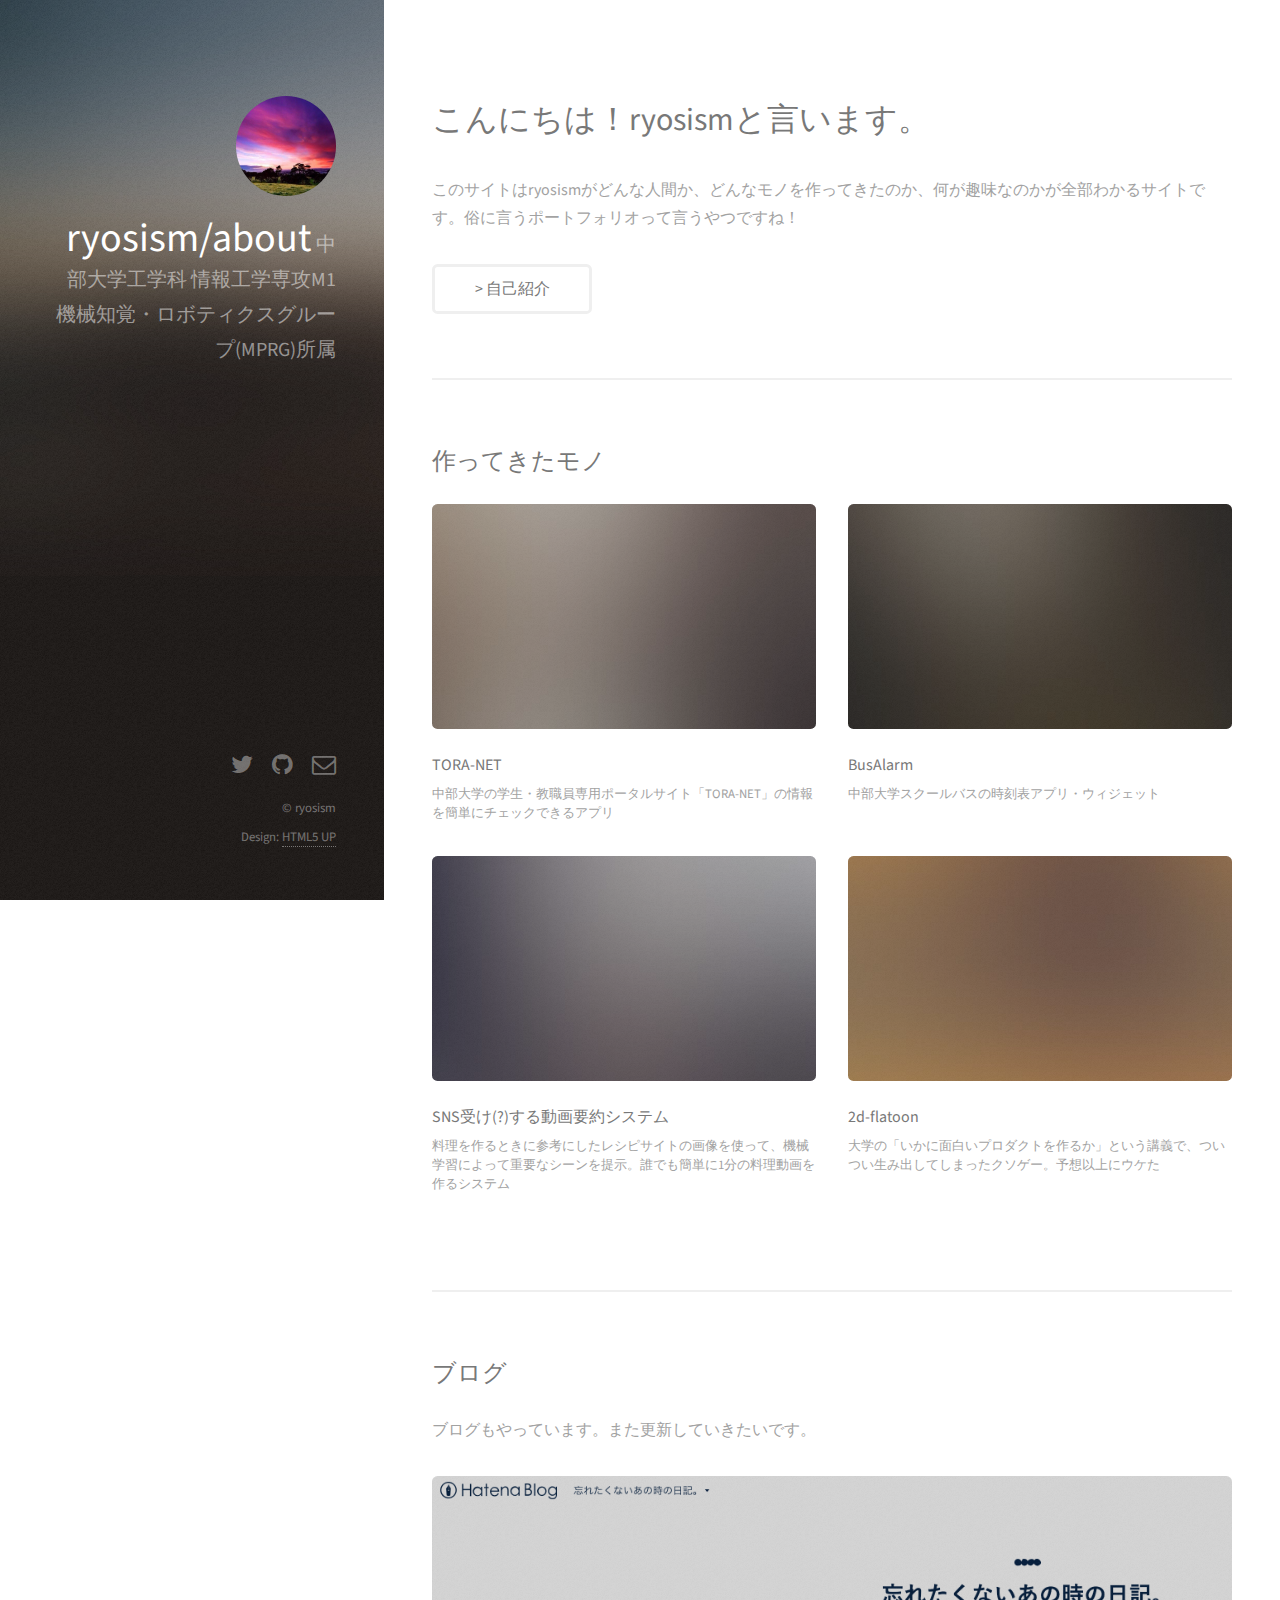
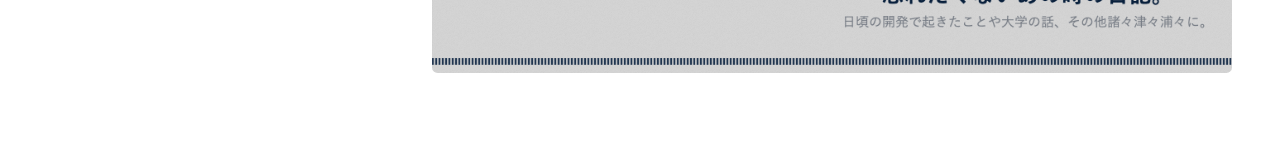
==== commit f170022a: ":+1: タイトルとcopyrightをいじった" ====
--- a/docs/index.html
+++ b/docs/index.html
@@ -6,7 +6,7 @@
 -->
 <html>
 	<head>
-		<title>Strata by HTML5 UP</title>
+		<title>ryosism/about</title>
 		<meta charset="utf-8" />
 		<meta name="viewport" content="width=device-width, initial-scale=1, user-scalable=no" />
 		<link rel="stylesheet" href="assets/css/main.css" />
@@ -426,7 +426,7 @@
 						<li><a href="mailto:ryos@mprg.cs.chubu.ac.jp" class="icon fa-envelope-o"><span class="label">Email</span></a></li>
 					</ul>
 					<ul class="copyright">
-						<li>&copy; Untitled</li><li>Design: <a href="http://html5up.net">HTML5 UP</a></li>
+						<li>&copy; ryosism</li><li>Design: <a href="http://html5up.net">HTML5 UP</a></li>
 					</ul>
 				</div>
 			</footer>
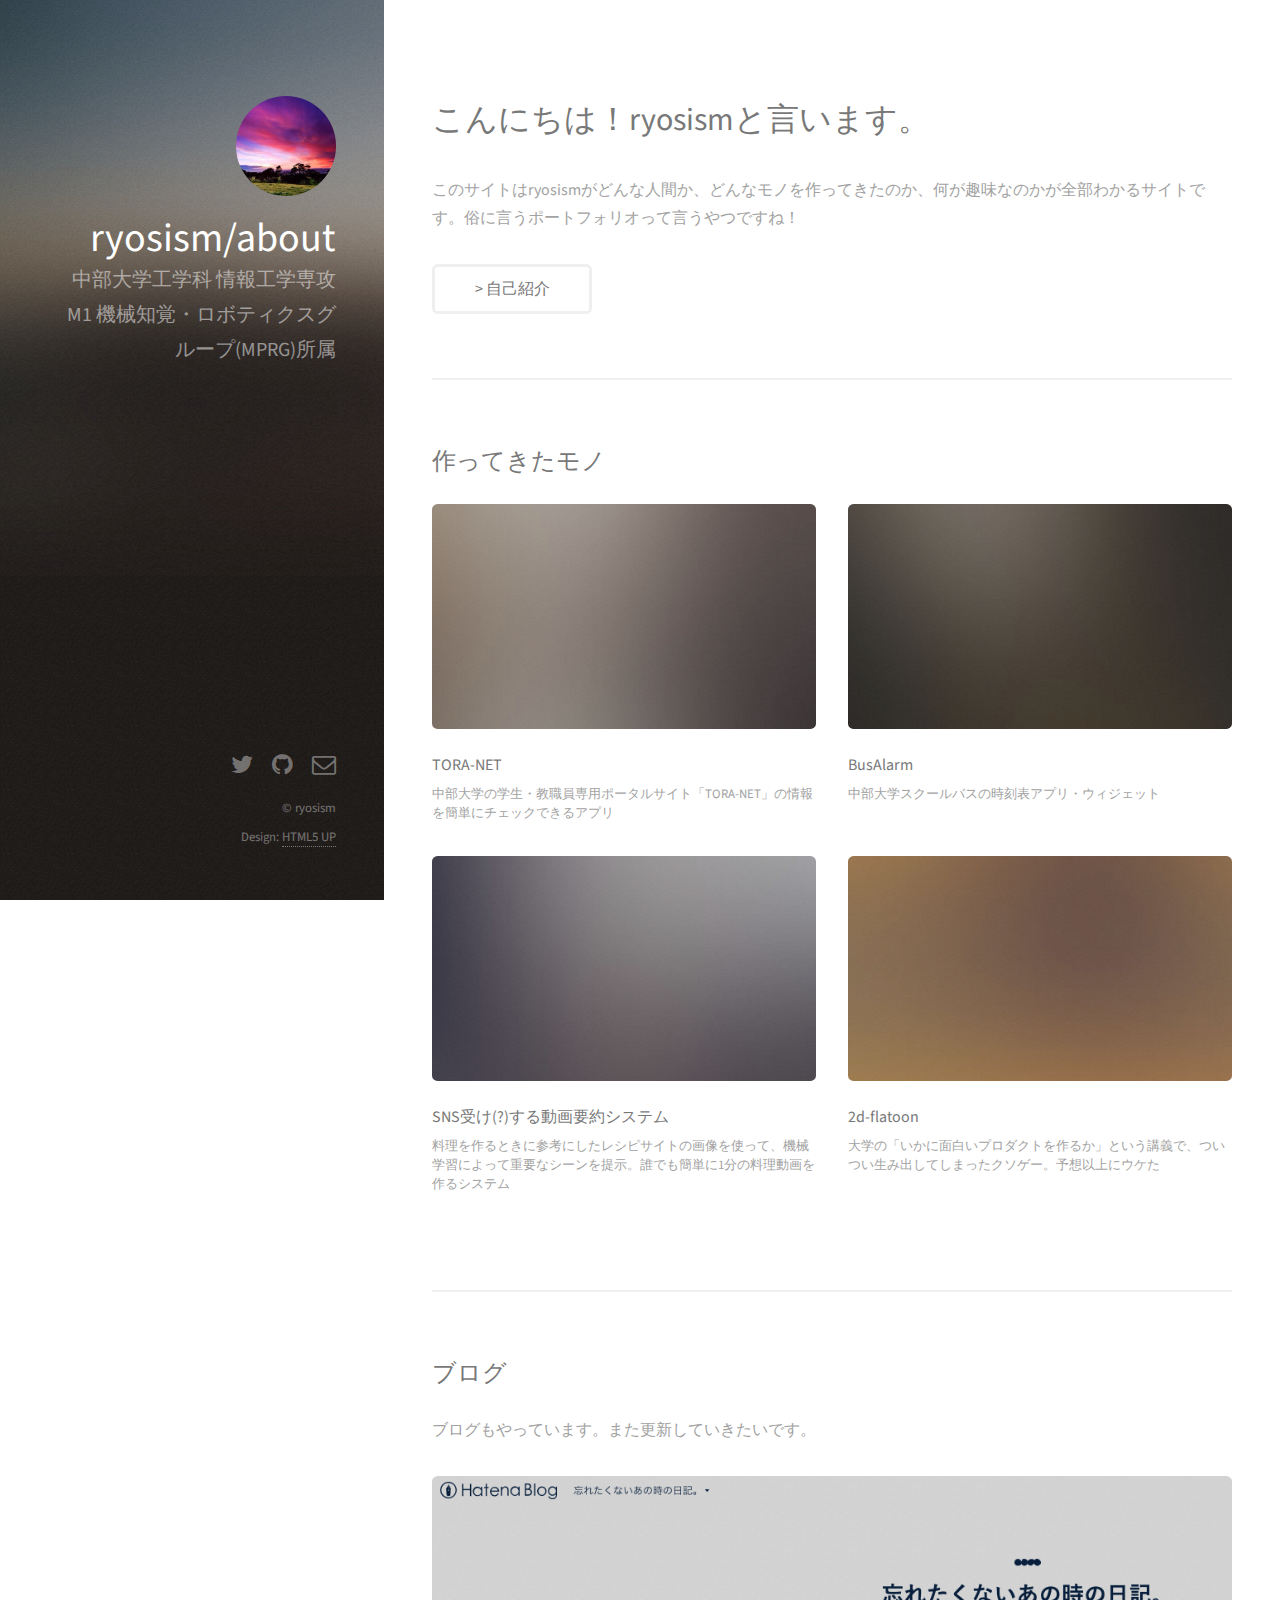
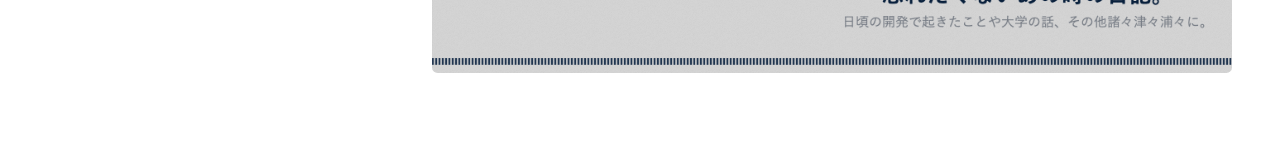
==== commit 5b33d019: ":bug: スマホサイズだとタイトルで開業しなくなってた" ====
--- a/docs/index.html
+++ b/docs/index.html
@@ -19,6 +19,8 @@
 					<a href="https://twitter.com/ni_san2000" class="image avatar"><img src="images/ni_san2000.jpg" alt="" /></a>
 					<h1>
 						<strong style="font-size:200%;">ryosism/about</strong><br><br>
+					</h1>
+					<h1>
 						中部大学工学科 情報工学専攻M1<br>
 						機械知覚・ロボティクスグループ(MPRG)所属
 					</h1>
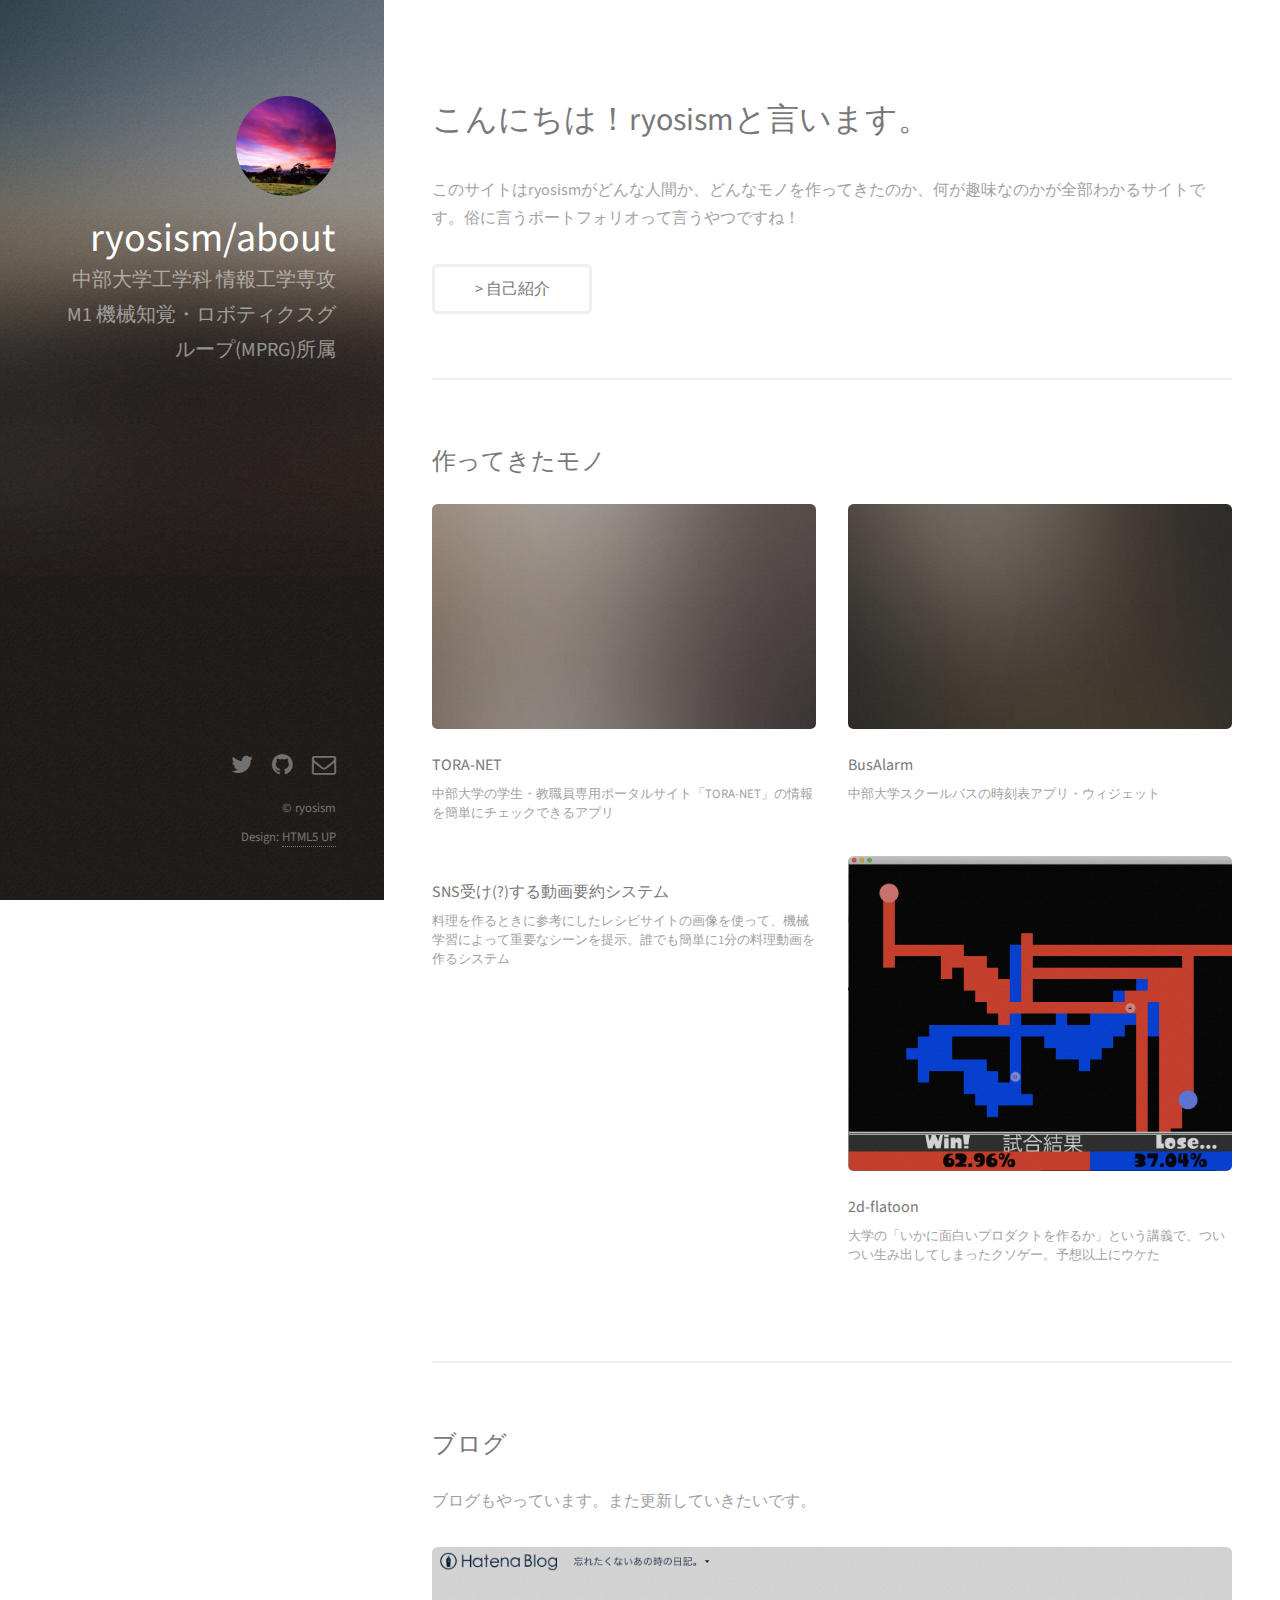
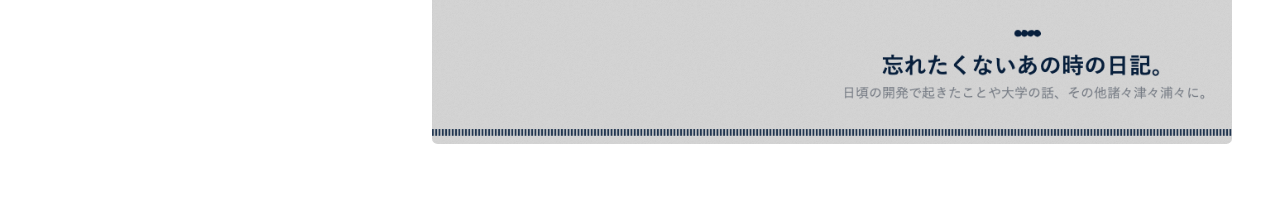
==== commit 9c1796f2: ":+1: 研究テーマと2D-Flatoonの画像を追加" ====
--- a/docs/index.html
+++ b/docs/index.html
@@ -58,12 +58,12 @@
 								<p>中部大学スクールバスの時刻表アプリ・ウィジェット</p>
 							</article>
 							<article class="col-6 col-12-xsmall work-item">
-								<a href="images/fulls/03.jpg" class="image fit thumb"><img src="images/thumbs/03.jpg" alt="" /></a>
+								<a href="images/movie_summary_withSystem.png" class="image fit thumb"><img src="images/movie_summary_withSystem.png" alt="" /></a>
 								<h3>SNS受け(?)する動画要約システム</h3>
 								<p>料理を作るときに参考にしたレシピサイトの画像を使って、機械学習によって重要なシーンを提示。誰でも簡単に1分の料理動画を作るシステム</p>
 							</article>
 							<article class="col-6 col-12-xsmall work-item">
-								<a href="images/fulls/04.jpg" class="image fit thumb"><img src="images/thumbs/04.jpg" alt="" /></a>
+								<a href="images/2dflatton.png" class="image fit thumb"><img src="images/2dflatton.png" alt="" /></a>
 								<h3>2d-flatoon</h3>
 								<p>大学の「いかに面白いプロダクトを作るか」という講義で、ついつい生み出してしまったクソゲー。予想以上にウケた</p>
 							</article>
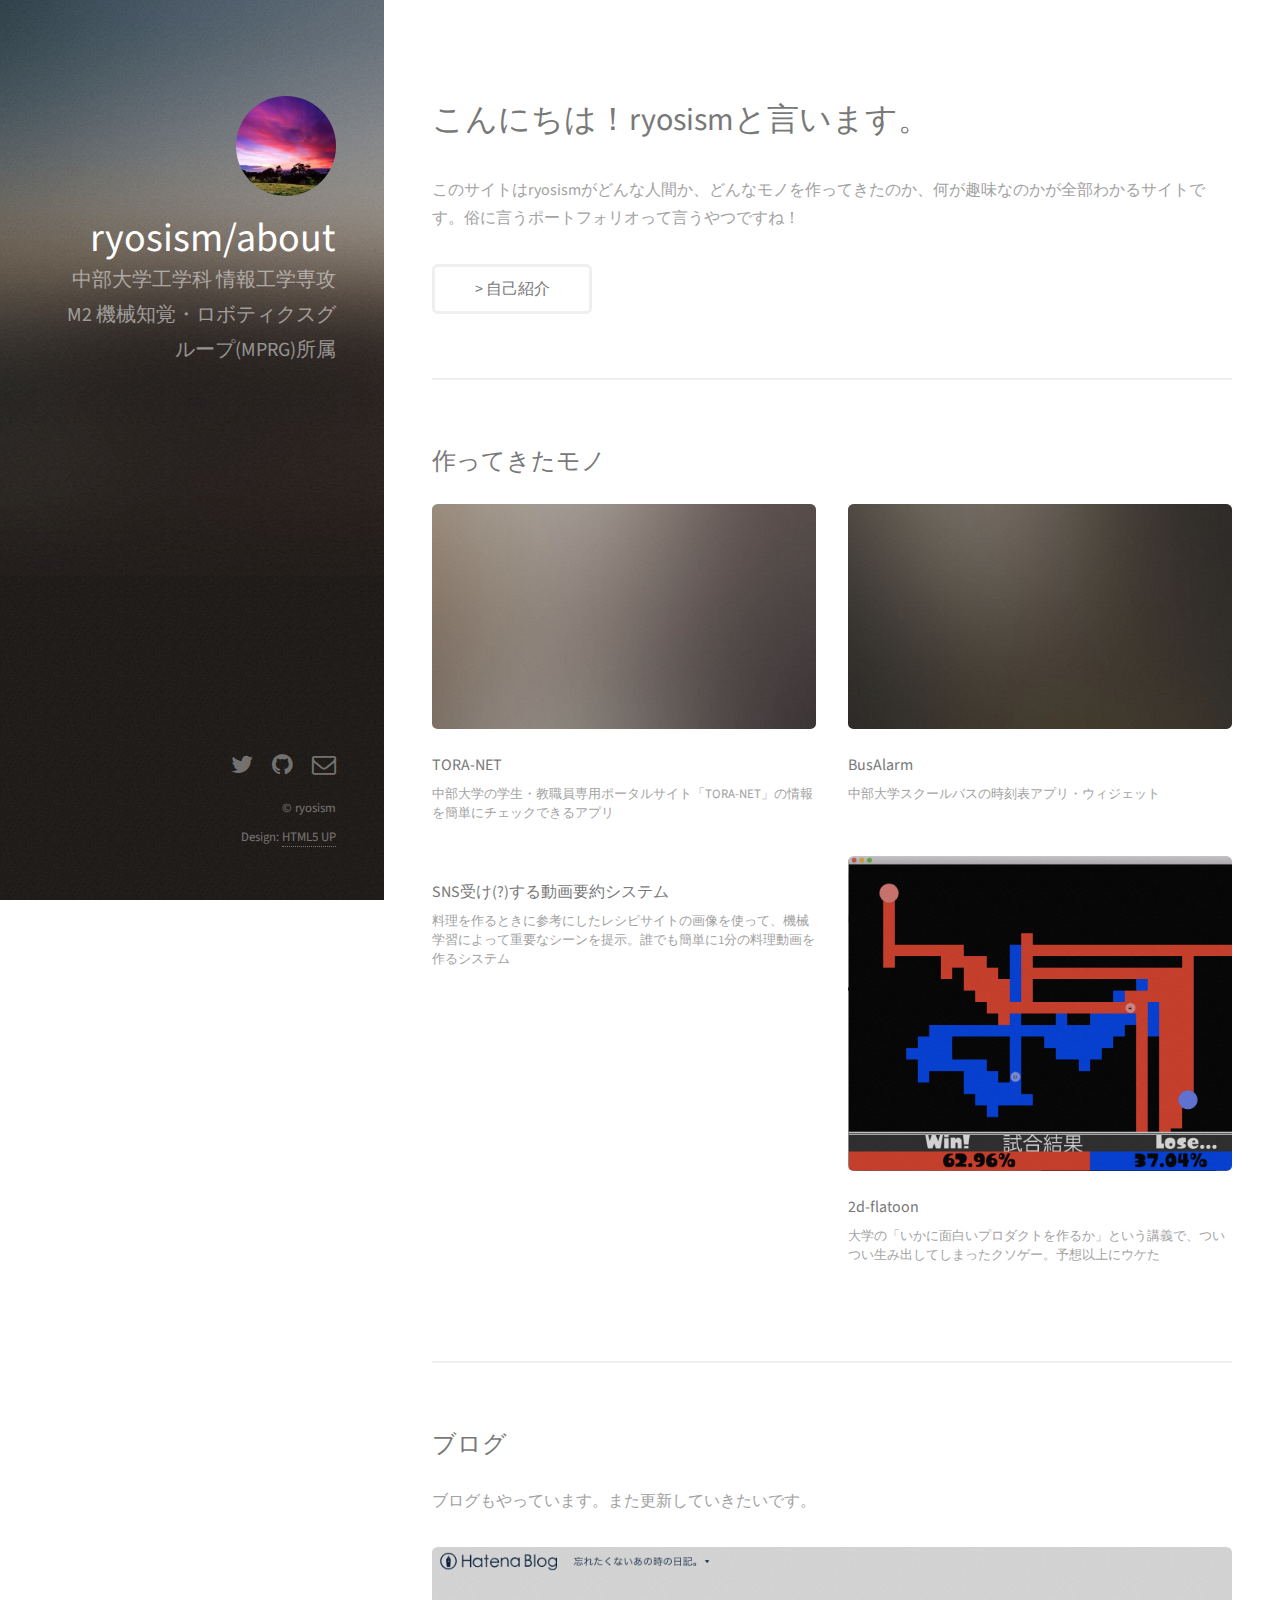
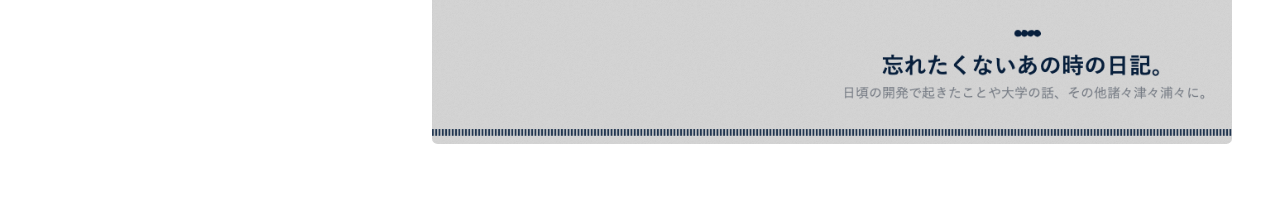
==== commit c3c88942: "学年の変更" ====
--- a/docs/index.html
+++ b/docs/index.html
@@ -21,7 +21,7 @@
 						<strong style="font-size:200%;">ryosism/about</strong><br><br>
 					</h1>
 					<h1>
-						中部大学工学科 情報工学専攻M1<br>
+						中部大学工学科 情報工学専攻M2<br>
 						機械知覚・ロボティクスグループ(MPRG)所属
 					</h1>
 				</div>
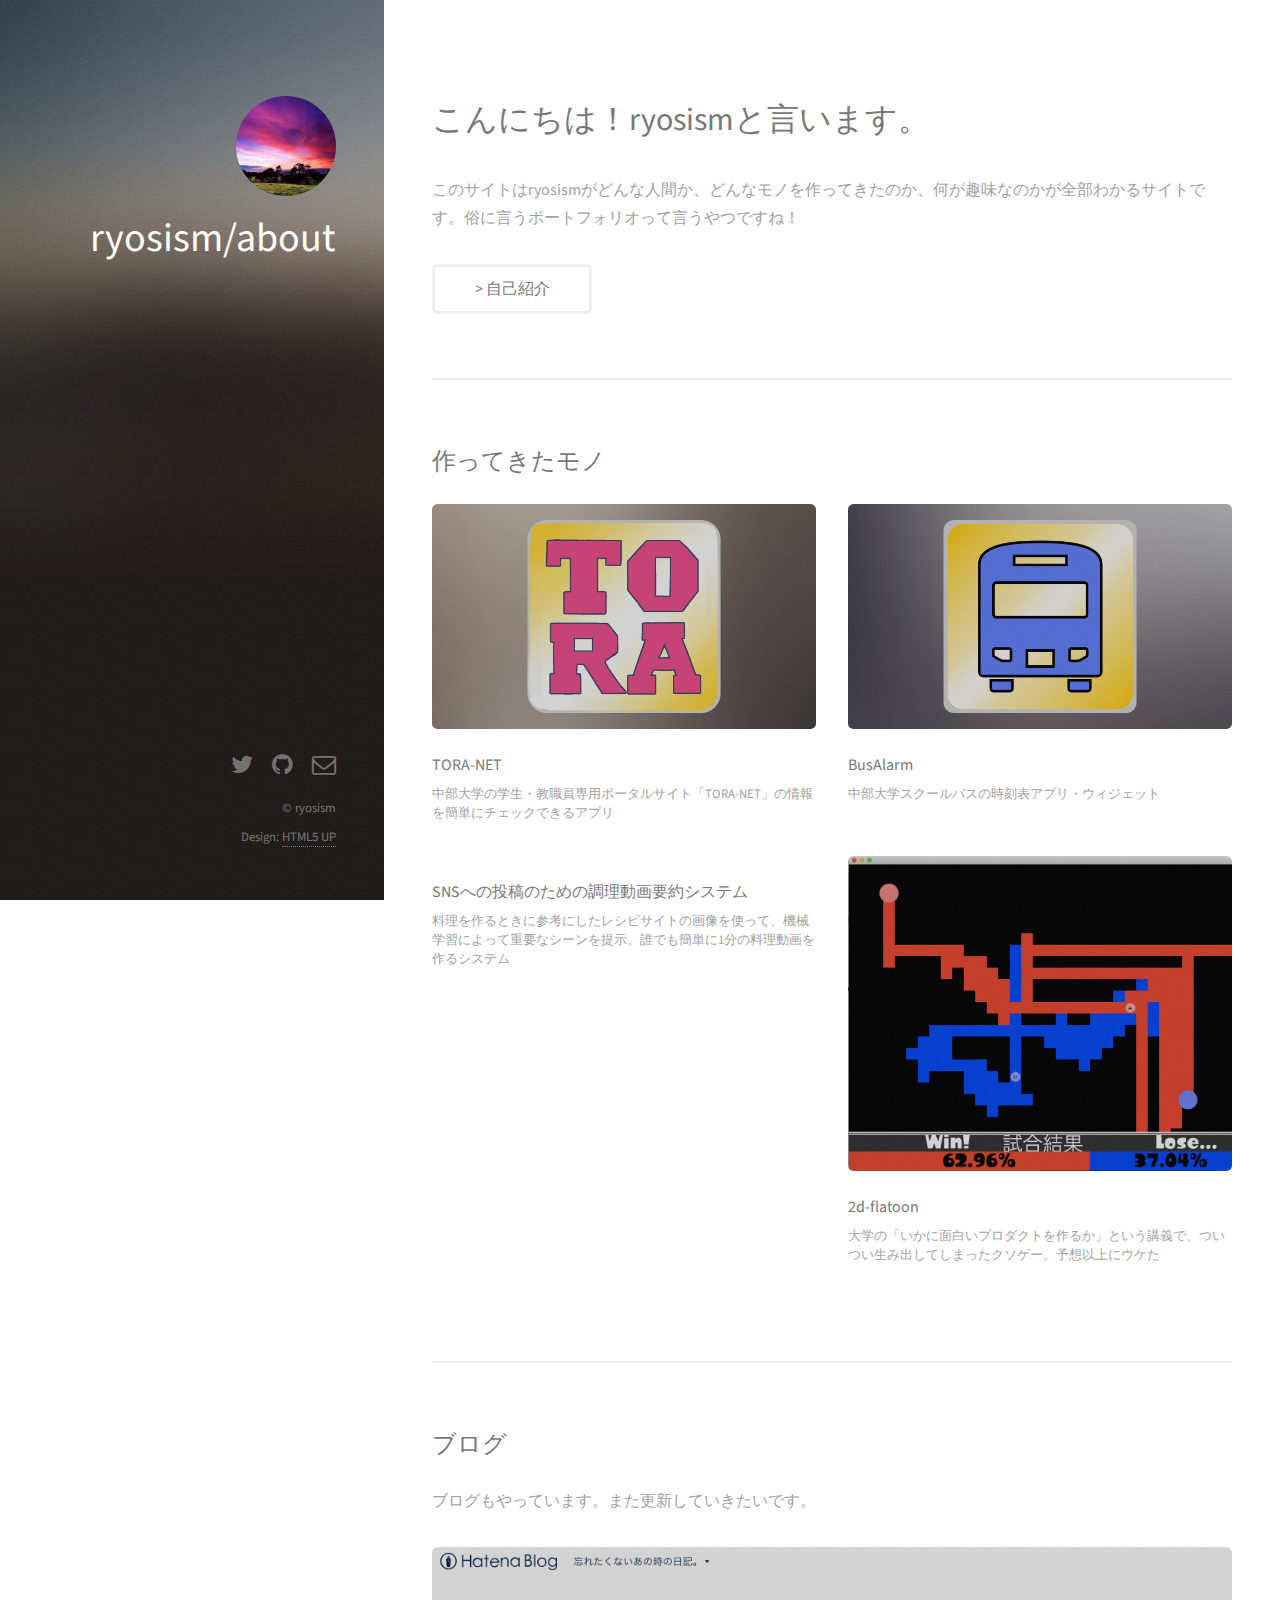
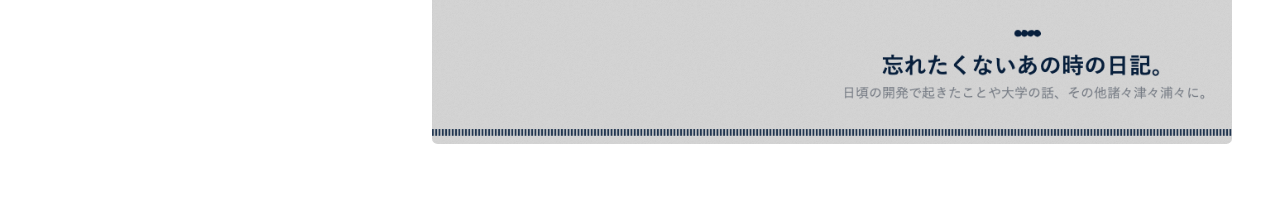
==== commit 4dd6896b: "iOSアプリのアイコンを2つ追加し、大学の肩書きを外した" ====
--- a/docs/index.html
+++ b/docs/index.html
@@ -21,8 +21,7 @@
 						<strong style="font-size:200%;">ryosism/about</strong><br><br>
 					</h1>
 					<h1>
-						中部大学工学科 情報工学専攻M2<br>
-						機械知覚・ロボティクスグループ(MPRG)所属
+						<br>
 					</h1>
 				</div>
 			</header>
@@ -48,22 +47,22 @@
 						<h2>作ってきたモノ</h2>
 						<div class="row">
 							<article class="col-6 col-12-xsmall work-item">
-								<a href="images/fulls/01.jpg" class="image fit thumb"><img src="images/thumbs/01.jpg" alt="" /></a>
+								<a href="images/fulls/01.jpg" class="image fit thumb"><img src="images/thumbs/TORANET.png" alt="" /></a>
 								<h3>TORA-NET</h3>
 								<p>中部大学の学生・教職員専用ポータルサイト「TORA-NET」の情報を簡単にチェックできるアプリ</p>
 							</article>
 							<article class="col-6 col-12-xsmall work-item">
-								<a href="images/fulls/02.jpg" class="image fit thumb"><img src="images/thumbs/02.jpg" alt="" /></a>
+								<a href="images/fulls/02.jpg" class="image fit thumb"><img src="images/thumbs/BusAlarm.png" alt="" /></a>
 								<h3>BusAlarm</h3>
 								<p>中部大学スクールバスの時刻表アプリ・ウィジェット</p>
 							</article>
 							<article class="col-6 col-12-xsmall work-item">
-								<a href="images/movie_summary_withSystem.png" class="image fit thumb"><img src="images/movie_summary_withSystem.png" alt="" /></a>
-								<h3>SNS受け(?)する動画要約システム</h3>
+								<a href="images/thumbs/movie_summary_withSystem.png" class="image fit thumb"><img src="images/thumbs/movie_summary_withSystem.png" alt="" /></a>
+								<h3>SNSへの投稿のための調理動画要約システム</h3>
 								<p>料理を作るときに参考にしたレシピサイトの画像を使って、機械学習によって重要なシーンを提示。誰でも簡単に1分の料理動画を作るシステム</p>
 							</article>
 							<article class="col-6 col-12-xsmall work-item">
-								<a href="images/2dflatton.png" class="image fit thumb"><img src="images/2dflatton.png" alt="" /></a>
+								<a href="images/fulls/2dflatton.png" class="image fit thumb"><img src="images/thumbs/2dflatton.png" alt="" /></a>
 								<h3>2d-flatoon</h3>
 								<p>大学の「いかに面白いプロダクトを作るか」という講義で、ついつい生み出してしまったクソゲー。予想以上にウケた</p>
 							</article>
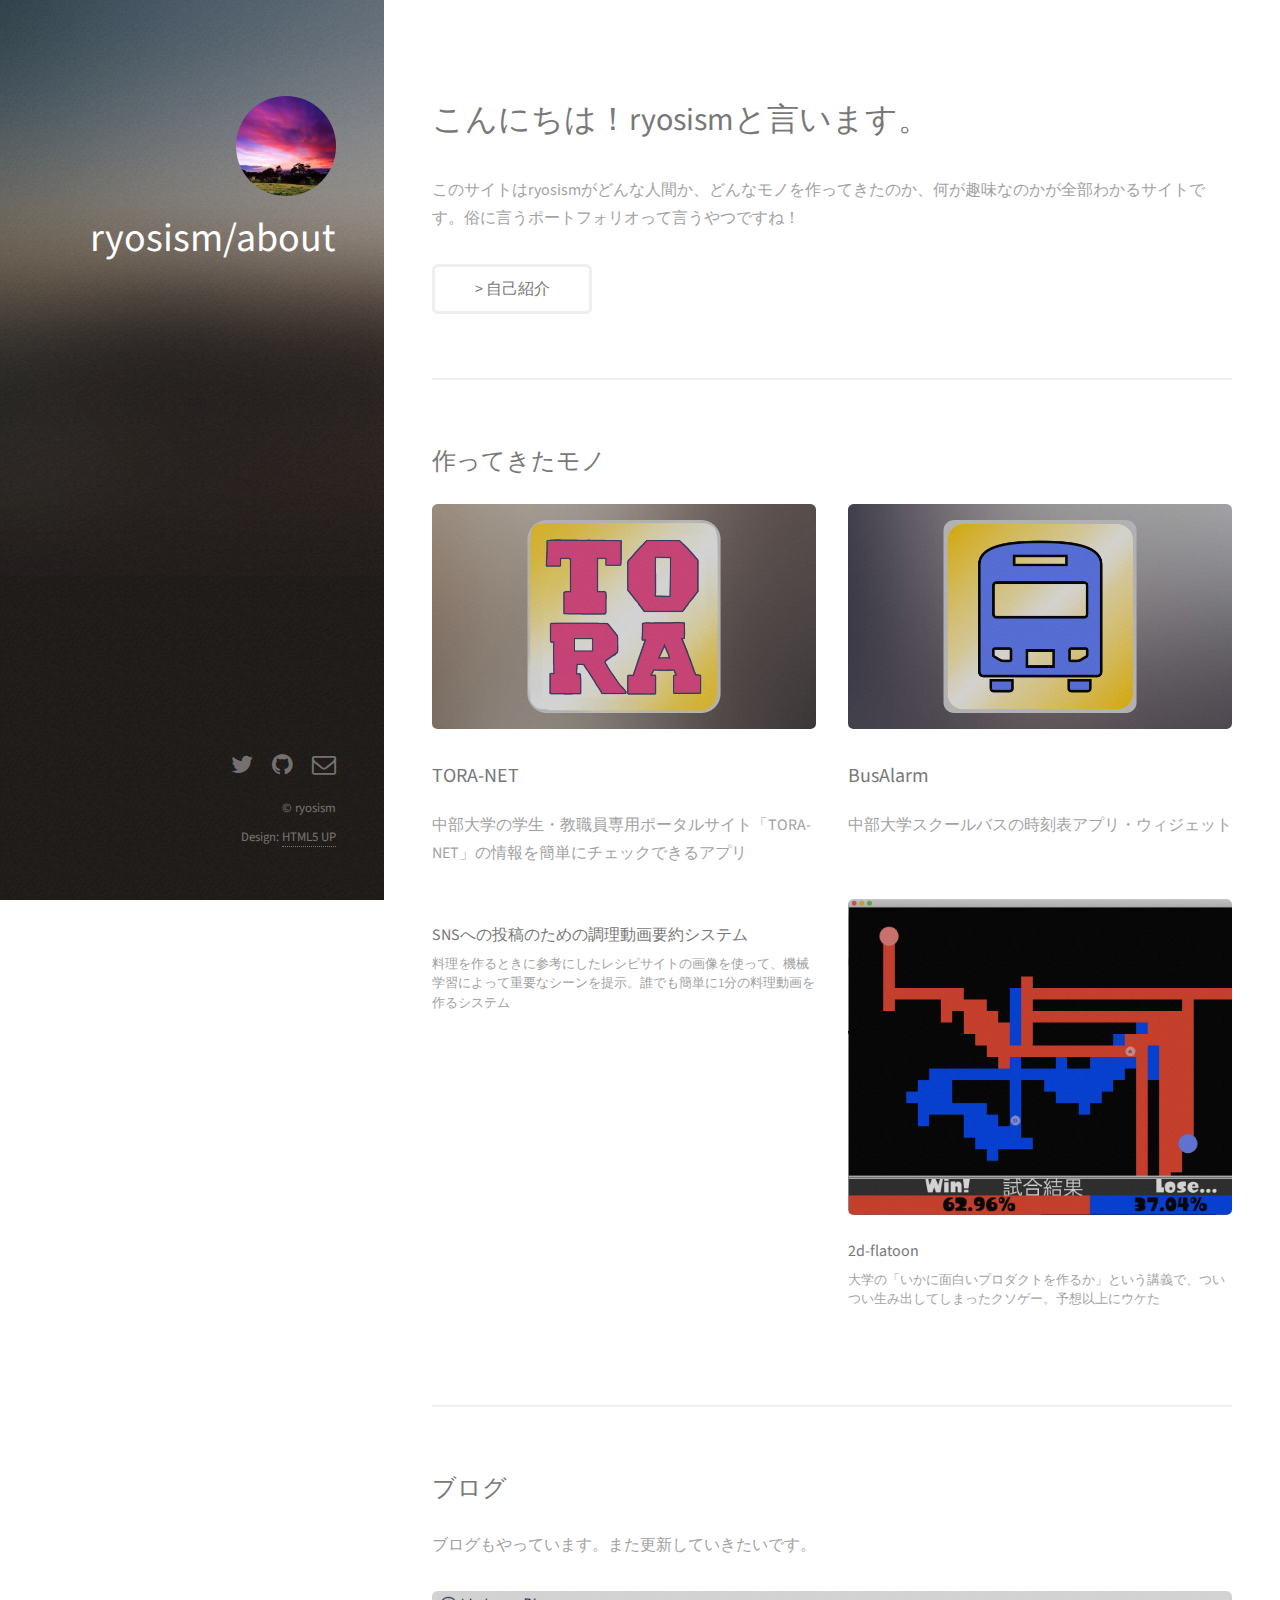
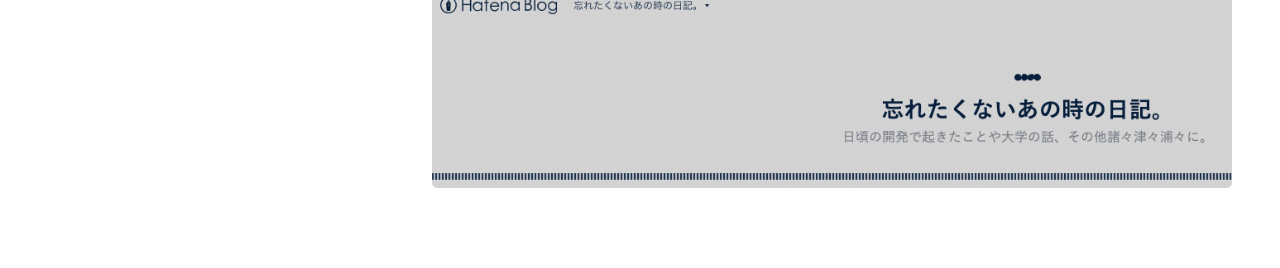
==== commit b4811df0: "マウスオーバーの内容を変更、アイコンになっている上2つは画像スライドショーが出ないようにした" ====
--- a/docs/index.html
+++ b/docs/index.html
@@ -1,9 +1,5 @@
 <!DOCTYPE HTML>
-<!--
-	Strata by HTML5 UP
-	html5up.net | @ajlkn
-	Free for personal and commercial use under the CCA 3.0 license (html5up.net/license)
--->
+
 <html>
 	<head>
 		<title>ryosism/about</title>
@@ -14,431 +10,91 @@
 	<body class="is-preload">
 
 		<!-- Header -->
-			<header id="header">
-				<div class="inner">
-					<a href="https://twitter.com/ni_san2000" class="image avatar"><img src="images/ni_san2000.jpg" alt="" /></a>
-					<h1>
-						<strong style="font-size:200%;">ryosism/about</strong><br><br>
-					</h1>
-					<h1>
-						<br>
-					</h1>
-				</div>
-			</header>
+		<header id="header">
+			<div class="inner">
+				<a href="https://twitter.com/ni_san2000" class="image avatar"><img src="images/ni_san2000.jpg" alt="" /></a>
+				<h1>
+					<strong style="font-size:200%;">ryosism/about</strong><br><br>
+				</h1>
+				<h1>
+					<br>
+				</h1>
+			</div>
+		</header>
 
 		<!-- Main -->
-			<div id="main">
+		<div id="main">
 
-				<!-- One -->
-					<section id="one">
-						<header class="major">
-							<h2>
-								こんにちは！ryosismと言います。
-							</h2>
-						</header>
-						<p>このサイトはryosismがどんな人間か、どんなモノを作ってきたのか、何が趣味なのかが全部わかるサイトです。俗に言うポートフォリオって言うやつですね！</p>
-						<ul class="actions">
-							<li><a href="#" class="button"> > 自己紹介</a></li>
-						</ul>
-					</section>
+			<!-- One -->
+			<section id="one">
+				<header class="major">
+					<h2>
+						こんにちは！ryosismと言います。
+					</h2>
+				</header>
+				<p>このサイトはryosismがどんな人間か、どんなモノを作ってきたのか、何が趣味なのかが全部わかるサイトです。俗に言うポートフォリオって言うやつですね！</p>
+				<ul class="actions">
+					<li><a href="#" class="button"> > 自己紹介</a></li>
+				</ul>
+			</section>
 
-				<!-- Two -->
-					<section id="two">
-						<h2>作ってきたモノ</h2>
-						<div class="row">
-							<article class="col-6 col-12-xsmall work-item">
-								<a href="images/fulls/01.jpg" class="image fit thumb"><img src="images/thumbs/TORANET.png" alt="" /></a>
-								<h3>TORA-NET</h3>
-								<p>中部大学の学生・教職員専用ポータルサイト「TORA-NET」の情報を簡単にチェックできるアプリ</p>
-							</article>
-							<article class="col-6 col-12-xsmall work-item">
-								<a href="images/fulls/02.jpg" class="image fit thumb"><img src="images/thumbs/BusAlarm.png" alt="" /></a>
-								<h3>BusAlarm</h3>
-								<p>中部大学スクールバスの時刻表アプリ・ウィジェット</p>
-							</article>
-							<article class="col-6 col-12-xsmall work-item">
-								<a href="images/thumbs/movie_summary_withSystem.png" class="image fit thumb"><img src="images/thumbs/movie_summary_withSystem.png" alt="" /></a>
-								<h3>SNSへの投稿のための調理動画要約システム</h3>
-								<p>料理を作るときに参考にしたレシピサイトの画像を使って、機械学習によって重要なシーンを提示。誰でも簡単に1分の料理動画を作るシステム</p>
-							</article>
-							<article class="col-6 col-12-xsmall work-item">
-								<a href="images/fulls/2dflatton.png" class="image fit thumb"><img src="images/thumbs/2dflatton.png" alt="" /></a>
-								<h3>2d-flatoon</h3>
-								<p>大学の「いかに面白いプロダクトを作るか」という講義で、ついつい生み出してしまったクソゲー。予想以上にウケた</p>
-							</article>
-						</div>
-					</section>
+			<!-- Two -->
+			<section id="two">
+				<h2>作ってきたモノ</h2>
+				<div class="row">
+					<article class="col-6 col-12-xsmall">
+						<a href="images/fulls/01.jpg" class="image fit thumb"><img src="images/thumbs/TORANET.png" alt="" /></a>
+						<h3>TORA-NET</h3>
+						<p>中部大学の学生・教職員専用ポータルサイト「TORA-NET」の情報を簡単にチェックできるアプリ</p>
+					</article>
+					<article class="col-6 col-12-xsmall">
+						<a href="images/fulls/02.jpg" class="image fit thumb"><img src="images/thumbs/BusAlarm.png" alt="" /></a>
+						<h3>BusAlarm</h3>
+						<p>中部大学スクールバスの時刻表アプリ・ウィジェット</p>
+					</article>
+					<article class="col-6 col-12-xsmall work-item">
+						<a href="images/thumbs/movie_summary_withSystem.png" class="image fit thumb"><img src="images/thumbs/movie_summary_withSystem.png" alt="" /></a>
+						<h3>SNSへの投稿のための調理動画要約システム</h3>
+						<p>料理を作るときに参考にしたレシピサイトの画像を使って、機械学習によって重要なシーンを提示。誰でも簡単に1分の料理動画を作るシステム</p>
+					</article>
+					<article class="col-6 col-12-xsmall work-item">
+						<a href="images/fulls/2dflatton.png" class="image fit thumb"><img src="images/thumbs/2dflatton.png" alt="" /></a>
+						<h3>2d-flatoon</h3>
+						<p>大学の「いかに面白いプロダクトを作るか」という講義で、ついつい生み出してしまったクソゲー。予想以上にウケた</p>
+					</article>
+				</div>
+			</section>
 
-					<section id="three">
-						<h2>ブログ</h2>
-						<p>ブログもやっています。また更新していきたいです。</p>
+			<section id="three">
+				<h2>ブログ</h2>
+				<p>ブログもやっています。また更新していきたいです。</p>
 
-						<a href="http://niiisan2000.hatenablog.com/">
-						<div class="col-12"><span class="image fit thumb"><img src="images/blogs.png" alt="" /></span></div></a>
+				<a href="http://niiisan2000.hatenablog.com/">
+				<div class="col-12"><span class="image fit thumb"><img src="images/blogs.png" alt="" /></span></div></a>
 
-					</section>
-
-				<!-- Three -->
-					<!-- <section id="four">
-						<h2>Get In Touch</h2>
-						<p>Accumsan pellentesque commodo blandit enim arcu non at amet id arcu magna. Accumsan orci faucibus id eu lorem semper nunc nisi lorem vulputate lorem neque lorem ipsum dolor.</p>
-						<div class="row">
-							<div class="col-8 col-12-small">
-								<form method="post" action="#">
-									<div class="row gtr-uniform gtr-50">
-										<div class="col-6 col-12-xsmall"><input type="text" name="name" id="name" placeholder="Name" /></div>
-										<div class="col-6 col-12-xsmall"><input type="email" name="email" id="email" placeholder="Email" /></div>
-										<div class="col-12"><textarea name="message" id="message" placeholder="Message" rows="4"></textarea></div>
-									</div>
-								</form>
-								<ul class="actions">
-									<li><input type="submit" value="Send Message" /></li>
-								</ul>
-							</div>
-						</div>
-					</section> -->
-
-				<!-- Four -->
-				<!--
-					<section id="four">
-						<h2>Elements</h2>
-
-						<section>
-							<h4>Text</h4>
-							<p>This is <b>bold</b> and this is <strong>strong</strong>. This is <i>italic</i> and this is <em>emphasized</em>.
-							This is <sup>superscript</sup> text and this is <sub>subscript</sub> text.
-							This is <u>underlined</u> and this is code: <code>for (;;) { ... }</code>. Finally, <a href="#">this is a link</a>.</p>
-							<hr />
-							<header>
-								<h4>Heading with a Subtitle</h4>
-								<p>Lorem ipsum dolor sit amet nullam id egestas urna aliquam</p>
-							</header>
-							<p>Nunc lacinia ante nunc ac lobortis. Interdum adipiscing gravida odio porttitor sem non mi integer non faucibus ornare mi ut ante amet placerat aliquet. Volutpat eu sed ante lacinia sapien lorem accumsan varius montes viverra nibh in adipiscing blandit tempus accumsan.</p>
-							<header>
-								<h5>Heading with a Subtitle</h5>
-								<p>Lorem ipsum dolor sit amet nullam id egestas urna aliquam</p>
-							</header>
-							<p>Nunc lacinia ante nunc ac lobortis. Interdum adipiscing gravida odio porttitor sem non mi integer non faucibus ornare mi ut ante amet placerat aliquet. Volutpat eu sed ante lacinia sapien lorem accumsan varius montes viverra nibh in adipiscing blandit tempus accumsan.</p>
-							<hr />
-							<h2>Heading Level 2</h2>
-							<h3>Heading Level 3</h3>
-							<h4>Heading Level 4</h4>
-							<h5>Heading Level 5</h5>
-							<h6>Heading Level 6</h6>
-							<hr />
-							<h5>Blockquote</h5>
-							<blockquote>Fringilla nisl. Donec accumsan interdum nisi, quis tincidunt felis sagittis eget tempus euismod. Vestibulum ante ipsum primis in faucibus vestibulum. Blandit adipiscing eu felis iaculis volutpat ac adipiscing accumsan faucibus. Vestibulum ante ipsum primis in faucibus lorem ipsum dolor sit amet nullam adipiscing eu felis.</blockquote>
-							<h5>Preformatted</h5>
-							<pre><code>i = 0;
-
-while (!deck.isInOrder()) {
-print 'Iteration ' + i;
-deck.shuffle();
-i++;
-}
-
-print 'It took ' + i + ' iterations to sort the deck.';</code></pre>
-						</section>
-
-						<section>
-							<h4>Lists</h4>
-							<div class="row">
-								<div class="col-6 col-12-xsmall">
-									<h5>Unordered</h5>
-									<ul>
-										<li>Dolor pulvinar etiam magna etiam.</li>
-										<li>Sagittis adipiscing lorem eleifend.</li>
-										<li>Felis enim feugiat dolore viverra.</li>
-									</ul>
-									<h5>Alternate</h5>
-									<ul class="alt">
-										<li>Dolor pulvinar etiam magna etiam.</li>
-										<li>Sagittis adipiscing lorem eleifend.</li>
-										<li>Felis enim feugiat dolore viverra.</li>
-									</ul>
-								</div>
-								<div class="col-6 col-12-xsmall">
-									<h5>Ordered</h5>
-									<ol>
-										<li>Dolor pulvinar etiam magna etiam.</li>
-										<li>Etiam vel felis at lorem sed viverra.</li>
-										<li>Felis enim feugiat dolore viverra.</li>
-										<li>Dolor pulvinar etiam magna etiam.</li>
-										<li>Etiam vel felis at lorem sed viverra.</li>
-										<li>Felis enim feugiat dolore viverra.</li>
-									</ol>
-									<h5>Icons</h5>
-									<ul class="icons">
-										<li><a href="#" class="icon fa-twitter"><span class="label">Twitter</span></a></li>
-										<li><a href="#" class="icon fa-facebook"><span class="label">Facebook</span></a></li>
-										<li><a href="#" class="icon fa-instagram"><span class="label">Instagram</span></a></li>
-										<li><a href="#" class="icon fa-github"><span class="label">Github</span></a></li>
-										<li><a href="#" class="icon fa-dribbble"><span class="label">Dribbble</span></a></li>
-										<li><a href="#" class="icon fa-tumblr"><span class="label">Tumblr</span></a></li>
-									</ul>
-								</div>
-							</div>
-							<h5>Actions</h5>
-							<ul class="actions">
-								<li><a href="#" class="button primary">Default</a></li>
-								<li><a href="#" class="button">Default</a></li>
-							</ul>
-							<ul class="actions small">
-								<li><a href="#" class="button primary small">Small</a></li>
-								<li><a href="#" class="button small">Small</a></li>
-							</ul>
-							<div class="row">
-								<div class="col-6 col-12-small">
-									<ul class="actions stacked">
-										<li><a href="#" class="button primary">Default</a></li>
-										<li><a href="#" class="button">Default</a></li>
-									</ul>
-								</div>
-								<div class="col-6 col-12-small">
-									<ul class="actions stacked">
-										<li><a href="#" class="button primary small">Small</a></li>
-										<li><a href="#" class="button small">Small</a></li>
-									</ul>
-								</div>
-								<div class="col-6 col-12-small">
-									<ul class="actions stacked">
-										<li><a href="#" class="button primary fit">Default</a></li>
-										<li><a href="#" class="button fit">Default</a></li>
-									</ul>
-								</div>
-								<div class="col-6 col-12-small">
-									<ul class="actions stacked">
-										<li><a href="#" class="button primary small fit">Small</a></li>
-										<li><a href="#" class="button small fit">Small</a></li>
-									</ul>
-								</div>
-							</div>
-						</section>
-
-						<section>
-							<h4>Table</h4>
-							<h5>Default</h5>
-							<div class="table-wrapper">
-								<table>
-									<thead>
-										<tr>
-											<th>Name</th>
-											<th>Description</th>
-											<th>Price</th>
-										</tr>
-									</thead>
-									<tbody>
-										<tr>
-											<td>Item One</td>
-											<td>Ante turpis integer aliquet porttitor.</td>
-											<td>29.99</td>
-										</tr>
-										<tr>
-											<td>Item Two</td>
-											<td>Vis ac commodo adipiscing arcu aliquet.</td>
-											<td>19.99</td>
-										</tr>
-										<tr>
-											<td>Item Three</td>
-											<td> Morbi faucibus arcu accumsan lorem.</td>
-											<td>29.99</td>
-										</tr>
-										<tr>
-											<td>Item Four</td>
-											<td>Vitae integer tempus condimentum.</td>
-											<td>19.99</td>
-										</tr>
-										<tr>
-											<td>Item Five</td>
-											<td>Ante turpis integer aliquet porttitor.</td>
-											<td>29.99</td>
-										</tr>
-									</tbody>
-									<tfoot>
-										<tr>
-											<td colspan="2"></td>
-											<td>100.00</td>
-										</tr>
-									</tfoot>
-								</table>
-							</div>
-
-							<h5>Alternate</h5>
-							<div class="table-wrapper">
-								<table class="alt">
-									<thead>
-										<tr>
-											<th>Name</th>
-											<th>Description</th>
-											<th>Price</th>
-										</tr>
-									</thead>
-									<tbody>
-										<tr>
-											<td>Item One</td>
-											<td>Ante turpis integer aliquet porttitor.</td>
-											<td>29.99</td>
-										</tr>
-										<tr>
-											<td>Item Two</td>
-											<td>Vis ac commodo adipiscing arcu aliquet.</td>
-											<td>19.99</td>
-										</tr>
-										<tr>
-											<td>Item Three</td>
-											<td> Morbi faucibus arcu accumsan lorem.</td>
-											<td>29.99</td>
-										</tr>
-										<tr>
-											<td>Item Four</td>
-											<td>Vitae integer tempus condimentum.</td>
-											<td>19.99</td>
-										</tr>
-										<tr>
-											<td>Item Five</td>
-											<td>Ante turpis integer aliquet porttitor.</td>
-											<td>29.99</td>
-										</tr>
-									</tbody>
-									<tfoot>
-										<tr>
-											<td colspan="2"></td>
-											<td>100.00</td>
-										</tr>
-									</tfoot>
-								</table>
-							</div>
-						</section>
-
-						<section>
-							<h4>Buttons</h4>
-							<ul class="actions">
-								<li><a href="#" class="button primary">Primary</a></li>
-								<li><a href="#" class="button">Default</a></li>
-							</ul>
-							<ul class="actions">
-								<li><a href="#" class="button large">Large</a></li>
-								<li><a href="#" class="button">Default</a></li>
-								<li><a href="#" class="button small">Small</a></li>
-							</ul>
-							<ul class="actions fit">
-								<li><a href="#" class="button primary fit">Fit</a></li>
-								<li><a href="#" class="button fit">Fit</a></li>
-							</ul>
-							<ul class="actions fit small">
-								<li><a href="#" class="button primary fit small">Fit + Small</a></li>
-								<li><a href="#" class="button fit small">Fit + Small</a></li>
-							</ul>
-							<ul class="actions">
-								<li><a href="#" class="button primary icon fa-download">Icon</a></li>
-								<li><a href="#" class="button icon fa-download">Icon</a></li>
-							</ul>
-							<ul class="actions">
-								<li><span class="button primary disabled">Primary</span></li>
-								<li><span class="button disabled">Default</span></li>
-							</ul>
-						</section>
-
-						<section>
-							<h4>Form</h4>
-							<form method="post" action="#">
-								<div class="row gtr-uniform gtr-50">
-									<div class="col-6 col-12-xsmall">
-										<input type="text" name="demo-name" id="demo-name" value="" placeholder="Name" />
-									</div>
-									<div class="col-6 col-12-xsmall">
-										<input type="email" name="demo-email" id="demo-email" value="" placeholder="Email" />
-									</div>
-									<div class="col-12">
-										<select name="demo-category" id="demo-category">
-											<option value="">- Category -</option>
-											<option value="1">Manufacturing</option>
-											<option value="1">Shipping</option>
-											<option value="1">Administration</option>
-											<option value="1">Human Resources</option>
-										</select>
-									</div>
-									<div class="col-4 col-12-small">
-										<input type="radio" id="demo-priority-low" name="demo-priority" checked>
-										<label for="demo-priority-low">Low Priority</label>
-									</div>
-									<div class="col-4 col-12-small">
-										<input type="radio" id="demo-priority-normal" name="demo-priority">
-										<label for="demo-priority-normal">Normal Priority</label>
-									</div>
-									<div class="col-4 col-12-small">
-										<input type="radio" id="demo-priority-high" name="demo-priority">
-										<label for="demo-priority-high">High Priority</label>
-									</div>
-									<div class="col-6 col-12-small">
-										<input type="checkbox" id="demo-copy" name="demo-copy">
-										<label for="demo-copy">Email me a copy of this message</label>
-									</div>
-									<div class="col-6 col-12-small">
-										<input type="checkbox" id="demo-human" name="demo-human" checked>
-										<label for="demo-human">I am a human and not a robot</label>
-									</div>
-									<div class="col-12">
-										<textarea name="demo-message" id="demo-message" placeholder="Enter your message" rows="6"></textarea>
-									</div>
-									<div class="col-12">
-										<ul class="actions">
-											<li><input type="submit" value="Send Message" class="primary" /></li>
-											<li><input type="reset" value="Reset" /></li>
-										</ul>
-									</div>
-								</div>
-							</form>
-						</section>
-
-						<section>
-							<h4>Image</h4>
-							<h5>Fit</h5>
-							<div class="box alt">
-								<div class="row gtr-50 gtr-uniform">
-									<div class="col-12"><span class="image fit"><img src="images/fulls/05.jpg" alt="" /></span></div>
-									<div class="col-4"><span class="image fit"><img src="images/thumbs/01.jpg" alt="" /></span></div>
-									<div class="col-4"><span class="image fit"><img src="images/thumbs/02.jpg" alt="" /></span></div>
-									<div class="col-4"><span class="image fit"><img src="images/thumbs/03.jpg" alt="" /></span></div>
-									<div class="col-4"><span class="image fit"><img src="images/thumbs/04.jpg" alt="" /></span></div>
-									<div class="col-4"><span class="image fit"><img src="images/thumbs/05.jpg" alt="" /></span></div>
-									<div class="col-4"><span class="image fit"><img src="images/thumbs/06.jpg" alt="" /></span></div>
-									<div class="col-4"><span class="image fit"><img src="images/thumbs/03.jpg" alt="" /></span></div>
-									<div class="col-4"><span class="image fit"><img src="images/thumbs/02.jpg" alt="" /></span></div>
-									<div class="col-4"><span class="image fit"><img src="images/thumbs/01.jpg" alt="" /></span></div>
-								</div>
-							</div>
-							<h5>Left &amp; Right</h5>
-							<p><span class="image left"><img src="images/avatar.jpg" alt="" /></span>Fringilla nisl. Donec accumsan interdum nisi, quis tincidunt felis sagittis eget. tempus euismod. Vestibulum ante ipsum primis in faucibus vestibulum. Blandit adipiscing eu felis iaculis volutpat ac adipiscing accumsan eu faucibus. Integer ac pellentesque praesent tincidunt felis sagittis eget. tempus euismod. Vestibulum ante ipsum primis in faucibus vestibulum. Blandit adipiscing eu felis iaculis volutpat ac adipiscing accumsan eu faucibus. Integer ac pellentesque praesent. Donec accumsan interdum nisi, quis tincidunt felis sagittis eget. tempus euismod. Vestibulum ante ipsum primis in faucibus vestibulum. Blandit adipiscing eu felis iaculis volutpat ac adipiscing accumsan eu faucibus. Integer ac pellentesque praesent tincidunt felis sagittis eget. tempus euismod. Vestibulum ante ipsum primis in faucibus vestibulum. Blandit adipiscing eu felis iaculis volutpat ac adipiscing accumsan eu faucibus. Integer ac pellentesque praesent.</p>
-							<p><span class="image right"><img src="images/avatar.jpg" alt="" /></span>Fringilla nisl. Donec accumsan interdum nisi, quis tincidunt felis sagittis eget. tempus euismod. Vestibulum ante ipsum primis in faucibus vestibulum. Blandit adipiscing eu felis iaculis volutpat ac adipiscing accumsan eu faucibus. Integer ac pellentesque praesent tincidunt felis sagittis eget. tempus euismod. Vestibulum ante ipsum primis in faucibus vestibulum. Blandit adipiscing eu felis iaculis volutpat ac adipiscing accumsan eu faucibus. Integer ac pellentesque praesent. Donec accumsan interdum nisi, quis tincidunt felis sagittis eget. tempus euismod. Vestibulum ante ipsum primis in faucibus vestibulum. Blandit adipiscing eu felis iaculis volutpat ac adipiscing accumsan eu faucibus. Integer ac pellentesque praesent tincidunt felis sagittis eget. tempus euismod. Vestibulum ante ipsum primis in faucibus vestibulum. Blandit adipiscing eu felis iaculis volutpat ac adipiscing accumsan eu faucibus. Integer ac pellentesque praesent.</p>
-						</section>
-
-					</section>
-				-->
-
-			</div>
+			</section>
 
 		<!-- Footer -->
-			<footer id="footer">
-				<div class="inner">
-					<ul class="icons">
-						<li><a href="https://twitter.com/ni_san2000" class="icon fa-twitter"><span class="label">Twitter</span></a></li>
-						<li><a href="https://github.com/ryosism" class="icon fa-github"><span class="label">Github</span></a></li>
-						<li><a href="mailto:ryos@mprg.cs.chubu.ac.jp" class="icon fa-envelope-o"><span class="label">Email</span></a></li>
-					</ul>
-					<ul class="copyright">
-						<li>&copy; ryosism</li><li>Design: <a href="http://html5up.net">HTML5 UP</a></li>
-					</ul>
-				</div>
-			</footer>
+		<footer id="footer">
+			<div class="inner">
+				<ul class="icons">
+					<li><a href="https://twitter.com/ni_san2000" class="icon fa-twitter"><span class="label">Twitter</span></a></li>
+					<li><a href="https://github.com/ryosism" class="icon fa-github"><span class="label">Github</span></a></li>
+					<li><a href="mailto:ryos@mprg.cs.chubu.ac.jp" class="icon fa-envelope-o"><span class="label">Email</span></a></li>
+				</ul>
+				<ul class="copyright">
+					<li>&copy; ryosism</li><li>Design: <a href="http://html5up.net">HTML5 UP</a></li>
+				</ul>
+			</div>
+		</footer>
 
 		<!-- Scripts -->
-			<script src="assets/js/jquery.min.js"></script>
-			<script src="assets/js/jquery.poptrox.min.js"></script>
-			<script src="assets/js/browser.min.js"></script>
-			<script src="assets/js/breakpoints.min.js"></script>
-			<script src="assets/js/util.js"></script>
-			<script src="assets/js/main.js"></script>
+		<script src="assets/js/jquery.min.js"></script>
+		<script src="assets/js/jquery.poptrox.min.js"></script>
+		<script src="assets/js/browser.min.js"></script>
+		<script src="assets/js/breakpoints.min.js"></script>
+		<script src="assets/js/util.js"></script>
+		<script src="assets/js/main.js"></script>
 
 	</body>
 </html>
--- a/docs/assets/css/main.css
+++ b/docs/assets/css/main.css
@@ -2052,13 +2052,13 @@
 				border-radius: 0.35em;
 				border: solid 3px rgba(255, 255, 255, 0.5);
 				color: #fff;
-				content: 'View';
+				content: 'View Details';
 				display: inline-block;
-				font-size: 0.8em;
+				font-size: 1.0em;
 				font-weight: 400;
 				left: 50%;
 				line-height: 2.25em;
-				margin: -1.25em 0 0 -3em;
+				margin: -1.25em 0 0 -4.2em;
 				opacity: 0;
 				padding: 0 1.5em;
 				position: absolute;
@@ -3185,4 +3185,4 @@
 				padding-left: 0;
 			}
 
-	}+	}
